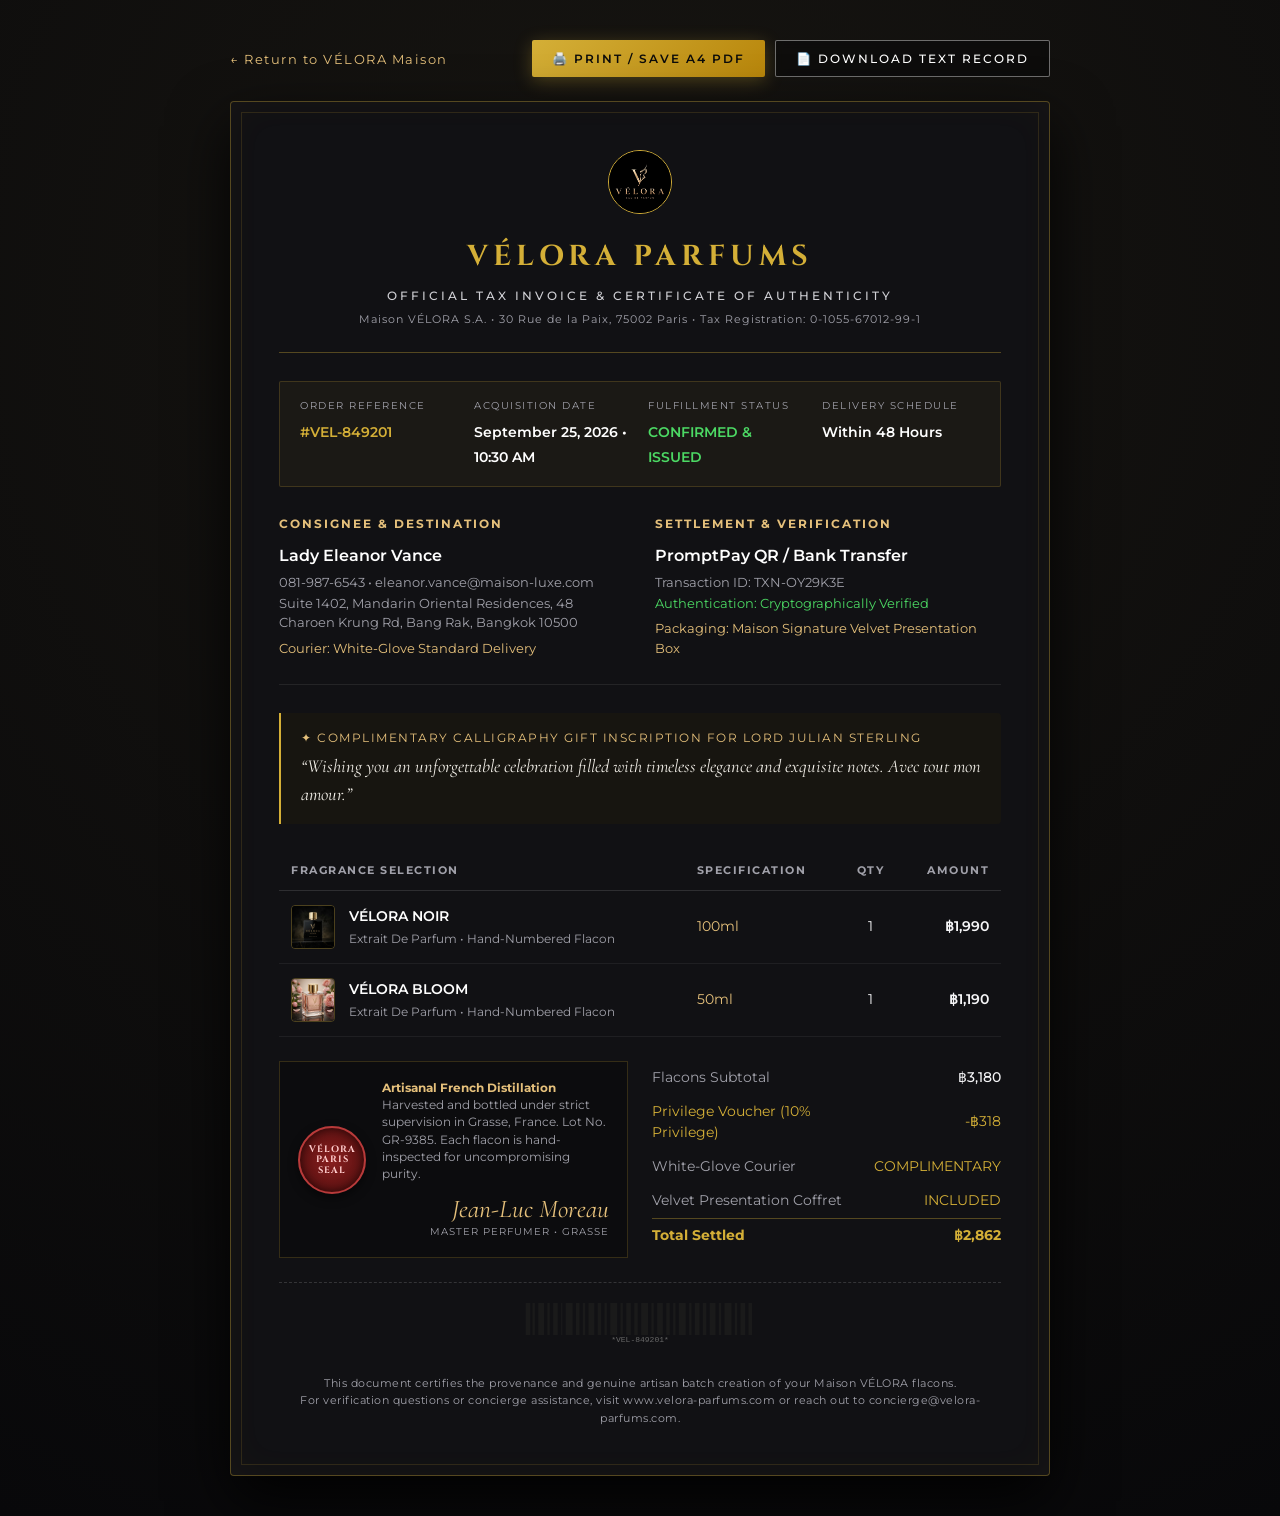
==== receipt.html @ 8e6b56ce "Update website with editorial reviews, auto-fill demo, and standalone luxury receipt certificate" ====
<!DOCTYPE html>
<html lang="en">
<head>
  <meta charset="UTF-8" />
  <meta name="viewport" content="width=device-width, initial-scale=1.0" />
  <title>VÉLORA Parfums — Official Order Receipt & Certificate of Authenticity</title>
  <link rel="preconnect" href="https://fonts.googleapis.com">
  <link rel="preconnect" href="https://fonts.gstatic.com" crossorigin>
  <link href="https://fonts.googleapis.com/css2?family=Cinzel:wght@400;600;700&family=Cormorant+Garamond:ital,wght@0,400;0,600;1,400;1,600&family=Montserrat:wght@300;400;500;600&display=swap" rel="stylesheet">
  <link rel="stylesheet" href="style.css" />
  <style>
    :root {
      --bg-cert: #0a0a0c;
      --paper-bg: #111114;
      --gold-foil: #d4af37;
      --gold-champagne: #e5c07b;
      --text-main: #f5f5f7;
      --text-sub: #a1a1aa;
      --border-lux: rgba(212, 175, 55, 0.35);
    }

    body {
      background: radial-gradient(circle at 50% 20%, #171511 0%, #08080a 100%);
      color: var(--text-main);
      font-family: 'Montserrat', sans-serif;
      margin: 0;
      padding: 40px 20px;
      min-height: 100vh;
      display: flex;
      flex-direction: column;
      align-items: center;
    }

    .top-toolbar {
      width: 100%;
      max-width: 820px;
      display: flex;
      justify-content: space-between;
      align-items: center;
      margin-bottom: 24px;
      flex-wrap: wrap;
      gap: 12px;
    }

    .toolbar-left a {
      color: var(--gold-champagne);
      text-decoration: none;
      font-size: 0.82rem;
      letter-spacing: 1.5px;
      display: inline-flex;
      align-items: center;
      gap: 8px;
      transition: var(--transition);
    }

    .toolbar-left a:hover {
      color: #fff;
    }

    .toolbar-actions {
      display: flex;
      gap: 10px;
    }

    .certificate-card {
      background: var(--paper-bg);
      border: 1px solid var(--border-lux);
      box-shadow: 0 25px 60px rgba(0, 0, 0, 0.85), inset 0 0 40px rgba(212, 175, 55, 0.03);
      max-width: 820px;
      width: 100%;
      padding: 48px;
      border-radius: 4px;
      position: relative;
      box-sizing: border-box;
    }

    /* Double luxury gold border effect */
    .certificate-card::before {
      content: '';
      position: absolute;
      top: 10px;
      left: 10px;
      right: 10px;
      bottom: 10px;
      border: 1px solid rgba(212, 175, 55, 0.15);
      pointer-events: none;
    }

    .cert-header {
      text-align: center;
      border-bottom: 1px solid var(--border-lux);
      padding-bottom: 24px;
      margin-bottom: 28px;
    }

    .cert-logo {
      width: 64px;
      height: 64px;
      border-radius: 50%;
      border: 1px solid var(--gold-foil);
      margin-bottom: 12px;
      object-fit: cover;
    }

    .cert-brand-title {
      font-family: 'Cinzel', serif;
      font-size: 1.8rem;
      letter-spacing: 5px;
      color: var(--gold-foil);
      margin: 0 0 6px 0;
    }

    .cert-doc-type {
      font-size: 0.76rem;
      letter-spacing: 3px;
      color: #d1d1d6;
      margin: 0 0 6px 0;
      text-transform: uppercase;
      font-weight: 500;
    }

    .cert-legal-meta {
      font-size: 0.68rem;
      color: var(--text-sub);
      letter-spacing: 1px;
      margin: 0;
    }

    .cert-meta-ribbon {
      display: grid;
      grid-template-columns: repeat(4, 1fr);
      gap: 16px;
      background: rgba(212, 175, 55, 0.05);
      border: 1px solid rgba(212, 175, 55, 0.2);
      border-radius: 2px;
      padding: 16px 20px;
      margin-bottom: 28px;
    }

    .meta-box-label {
      font-size: 0.64rem;
      letter-spacing: 1.5px;
      text-transform: uppercase;
      color: var(--text-sub);
      display: block;
      margin-bottom: 4px;
    }

    .meta-box-val {
      font-size: 0.88rem;
      font-weight: 600;
      color: #fff;
    }

    .cert-parties-grid {
      display: grid;
      grid-template-columns: 1fr 1fr;
      gap: 30px;
      margin-bottom: 28px;
      border-bottom: 1px solid rgba(255, 255, 255, 0.08);
      padding-bottom: 24px;
    }

    .party-title {
      font-size: 0.72rem;
      letter-spacing: 2px;
      text-transform: uppercase;
      color: var(--gold-champagne);
      margin: 0 0 10px 0;
    }

    .party-name {
      font-size: 1rem;
      font-weight: 600;
      color: #fff;
      margin: 0 0 4px 0;
    }

    .party-sub {
      font-size: 0.8rem;
      color: var(--text-sub);
      margin: 2px 0;
      line-height: 1.5;
    }

    .gift-inscription-box {
      background: rgba(26, 23, 16, 0.8);
      border-left: 2px solid var(--gold-foil);
      padding: 16px 20px;
      border-radius: 0 4px 4px 0;
      margin-bottom: 28px;
    }

    .gift-inscription-title {
      font-size: 0.72rem;
      letter-spacing: 1.5px;
      color: var(--gold-champagne);
      text-transform: uppercase;
      margin: 0 0 6px 0;
    }

    .gift-inscription-body {
      font-family: 'Cormorant Garamond', serif;
      font-style: italic;
      font-size: 1.15rem;
      color: #f0ede6;
      margin: 0;
      line-height: 1.5;
    }

    .cert-items-table {
      width: 100%;
      border-collapse: collapse;
      margin-bottom: 24px;
    }

    .cert-items-table th {
      text-align: left;
      font-size: 0.68rem;
      letter-spacing: 1.5px;
      text-transform: uppercase;
      color: var(--text-sub);
      padding: 10px 12px;
      border-bottom: 1px solid rgba(255, 255, 255, 0.12);
    }

    .cert-items-table td {
      padding: 14px 12px;
      border-bottom: 1px solid rgba(255, 255, 255, 0.06);
      font-size: 0.85rem;
      vertical-align: middle;
    }

    .item-cell-flex {
      display: flex;
      align-items: center;
      gap: 14px;
    }

    .item-cell-img {
      width: 44px;
      height: 44px;
      border-radius: 4px;
      object-fit: cover;
      border: 1px solid rgba(212, 175, 55, 0.3);
    }

    .item-cell-name {
      font-weight: 600;
      color: #fff;
      margin: 0;
    }

    .item-cell-sub {
      font-size: 0.72rem;
      color: var(--text-sub);
      margin: 2px 0 0 0;
    }

    .financial-split-grid {
      display: grid;
      grid-template-columns: 1fr 1fr;
      gap: 24px;
      margin-top: 10px;
      margin-bottom: 24px;
    }

    .seal-wrap {
      border: 1px solid rgba(212, 175, 55, 0.2);
      padding: 18px;
      background: rgba(0, 0, 0, 0.3);
      display: flex;
      gap: 16px;
      align-items: center;
    }

    .wax-seal {
      width: 68px;
      height: 68px;
      min-width: 68px;
      border-radius: 50%;
      background: radial-gradient(circle, #8a1f1f 0%, #4a0c0c 100%);
      border: 2px solid #b83a3a;
      display: flex;
      flex-direction: column;
      align-items: center;
      justify-content: center;
      color: #ffcccc;
      font-family: 'Cinzel', serif;
      font-size: 0.58rem;
      font-weight: 700;
      letter-spacing: 1px;
      line-height: 1.1;
      text-align: center;
      box-shadow: inset 0 0 10px rgba(0,0,0,0.6), 0 4px 10px rgba(0,0,0,0.5);
    }

    .seal-desc {
      font-size: 0.72rem;
      color: var(--text-sub);
      line-height: 1.5;
    }

    .seal-desc strong {
      color: var(--gold-champagne);
    }

    .master-signature {
      margin-top: 12px;
      display: flex;
      flex-direction: column;
      align-items: flex-end;
    }

    .sig-name {
      font-family: 'Cormorant Garamond', cursive;
      font-style: italic;
      font-size: 1.6rem;
      color: var(--gold-champagne);
      line-height: 1.1;
    }

    .sig-title {
      font-size: 0.65rem;
      color: var(--text-sub);
      text-transform: uppercase;
      letter-spacing: 1px;
    }

    .totals-box table {
      width: 100%;
      border-collapse: collapse;
    }

    .totals-box td {
      padding: 6px 0;
      font-size: 0.85rem;
    }

    .totals-grand-row {
      border-top: 1px solid var(--border-lux);
      font-size: 1.15rem !important;
      font-weight: 700;
      color: var(--gold-foil) !important;
      padding-top: 10px !important;
    }

    .cert-barcode-box {
      text-align: center;
      border-top: 1px dashed rgba(255, 255, 255, 0.15);
      padding-top: 20px;
      margin-top: 24px;
    }

    .cert-footer-disclaimer {
      text-align: center;
      font-size: 0.68rem;
      color: var(--text-sub);
      margin-top: 24px;
      letter-spacing: 0.5px;
    }

    /* Print Specific Styling (Clean A4 Paper) */
    @media print {
      body {
        background: #fff !important;
        color: #111 !important;
        padding: 0 !important;
      }

      .top-toolbar {
        display: none !important;
      }

      .certificate-card {
        background: #fff !important;
        color: #111 !important;
        border: 2px solid #886a1f !important;
        box-shadow: none !important;
        padding: 24px !important;
        max-width: 100% !important;
      }

      .certificate-card::before {
        border-color: #886a1f !important;
      }

      .cert-brand-title {
        color: #886a1f !important;
      }

      .cert-doc-type, .cert-legal-meta, .party-sub, .seal-desc, .sig-title, .meta-box-label {
        color: #444 !important;
      }

      .party-name, .meta-box-val, .item-cell-name, #txtTotal {
        color: #111 !important;
      }

      .cert-meta-ribbon {
        background: #f7f6f2 !important;
        border-color: #d1c7a8 !important;
      }

      .gift-inscription-box {
        background: #faf8f5 !important;
        border-left: 3px solid #886a1f !important;
      }

      .gift-inscription-body {
        color: #222 !important;
      }

      .seal-wrap {
        background: #faf8f5 !important;
        border-color: #d1c7a8 !important;
      }

      .sig-name {
        color: #886a1f !important;
      }

      .totals-grand-row {
        color: #886a1f !important;
      }

      .barcode-svg rect {
        fill: #111 !important;
      }

      .barcode-svg text {
        fill: #333 !important;
      }
    }

    @media (max-width: 768px) {
      .certificate-card { padding: 24px 18px; }
      .cert-meta-ribbon { grid-template-columns: 1fr 1fr; }
      .cert-parties-grid { grid-template-columns: 1fr; gap: 16px; }
      .financial-split-grid { grid-template-columns: 1fr; }
    }
  </style>
</head>
<body>

  <!-- Top Action Toolbar -->
  <div class="top-toolbar">
    <div class="toolbar-left">
      <a href="index.html">
        <span>← Return to VÉLORA Maison</span>
      </a>
    </div>
    <div class="toolbar-actions">
      <button type="button" class="btn btn-gold btn-sm" onclick="window.print()">
        <span>🖨️ Print / Save A4 PDF</span>
      </button>
      <button type="button" class="btn btn-outline btn-sm" onclick="exportReceiptText()">
        <span>📄 Download Text Record</span>
      </button>
    </div>
  </div>

  <!-- Luxury Certificate & Invoice Document -->
  <div class="certificate-card" id="certificateCard">
    <div class="cert-header">
      <img src="assets/images/logo.jpg" alt="VÉLORA Emblem" class="cert-logo" />
      <h1 class="cert-brand-title">VÉLORA PARFUMS</h1>
      <p class="cert-doc-type">Official Tax Invoice & Certificate of Authenticity</p>
      <p class="cert-legal-meta">Maison VÉLORA S.A. • 30 Rue de la Paix, 75002 Paris • Tax Registration: 0-1055-67012-99-1</p>
    </div>

    <!-- Meta Ribbon -->
    <div class="cert-meta-ribbon">
      <div>
        <span class="meta-box-label">Order Reference</span>
        <span class="meta-box-val" id="txtOrderNum" style="color: var(--gold-foil);">#VEL-849201</span>
      </div>
      <div>
        <span class="meta-box-label">Acquisition Date</span>
        <span class="meta-box-val" id="txtOrderDate">September 25, 2026</span>
      </div>
      <div>
        <span class="meta-box-label">Fulfillment Status</span>
        <span class="meta-box-val" style="color: #4cd964;">CONFIRMED & ISSUED</span>
      </div>
      <div>
        <span class="meta-box-label">Delivery Schedule</span>
        <span class="meta-box-val" id="txtDeliveryDays">Within 48 Hours</span>
      </div>
    </div>

    <!-- Parties Grid -->
    <div class="cert-parties-grid">
      <div>
        <h4 class="party-title">Consignee & Destination</h4>
        <p class="party-name" id="txtCustName">Lady Eleanor Vance</p>
        <p class="party-sub" id="txtCustContact">081-987-6543 • eleanor.vance@maison-luxe.com</p>
        <p class="party-sub" id="txtCustAddress">Suite 1402, Mandarin Oriental Residences, 48 Charoen Krung Rd, Bang Rak, Bangkok 10500</p>
        <p class="party-sub" style="color: var(--gold-champagne); margin-top: 6px;" id="txtDeliveryMethod">Courier: White-Glove Standard Delivery</p>
      </div>

      <div>
        <h4 class="party-title">Settlement & Verification</h4>
        <p class="party-name" id="txtPaymentMethod">PromptPay QR Instant Clearance</p>
        <p class="party-sub">Transaction ID: <span id="txtTxnId">TXN-8491038</span></p>
        <p class="party-sub" style="color: #4cd964;">Authentication: Cryptographically Verified</p>
        <p class="party-sub" style="color: var(--gold-champagne); margin-top: 6px;">Packaging: Maison Signature Velvet Presentation Box</p>
      </div>
    </div>

    <!-- Calligraphy Gift Inscription (Conditional) -->
    <div id="giftSection" class="gift-inscription-box">
      <p class="gift-inscription-title" id="giftHeader">✦ Complimentary Calligraphy Gift Inscription for Lord Julian Sterling</p>
      <p class="gift-inscription-body" id="giftBody">“Wishing you an unforgettable celebration filled with timeless elegance and exquisite notes. Avec tout mon amour.”</p>
    </div>

    <!-- Items Manifest -->
    <table class="cert-items-table">
      <thead>
        <tr>
          <th>Fragrance Selection</th>
          <th>Specification</th>
          <th style="text-align: center;">Qty</th>
          <th style="text-align: right;">Amount</th>
        </tr>
      </thead>
      <tbody id="itemsTableBody">
        <!-- Rendered by JS -->
      </tbody>
    </table>

    <!-- Financials & Master Seal Split -->
    <div class="financial-split-grid">
      <div class="seal-wrap">
        <div class="wax-seal">
          VÉLORA<br>PARIS<br>SEAL
        </div>
        <div class="seal-desc">
          <strong>Artisanal French Distillation</strong><br>
          Harvested and bottled under strict supervision in Grasse, France. Lot No. <span id="txtLotNo">GR-7492</span>. Each flacon is hand-inspected for uncompromising purity.
          <div class="master-signature">
            <span class="sig-name">Jean-Luc Moreau</span>
            <span class="sig-title">Master Perfumer • Grasse</span>
          </div>
        </div>
      </div>

      <div class="totals-box">
        <table>
          <tr>
            <td style="color: var(--text-sub);">Flacons Subtotal</td>
            <td style="text-align: right; font-weight: 500;" id="txtSubtotal">฿3,180</td>
          </tr>
          <tr id="rowPrivilegeDiscount" style="color: var(--gold-foil);">
            <td id="txtDiscountLabel">Privilege Voucher (10% Privilege)</td>
            <td style="text-align: right;" id="txtDiscount">-฿318</td>
          </tr>
          <tr>
            <td style="color: var(--text-sub);">White-Glove Courier</td>
            <td style="text-align: right; color: var(--gold-foil);" id="txtShipping">COMPLIMENTARY</td>
          </tr>
          <tr>
            <td style="color: var(--text-sub);">Velvet Presentation Coffret</td>
            <td style="text-align: right; color: var(--gold-foil);">INCLUDED</td>
          </tr>
          <tr class="totals-grand-row">
            <td>Total Settled</td>
            <td style="text-align: right;" id="txtTotal">฿2,862</td>
          </tr>
        </table>
      </div>
    </div>

    <!-- Barcode Section -->
    <div class="cert-barcode-box">
      <svg class="barcode-svg" viewBox="0 0 200 35" width="240" height="38">
        <rect x="0" y="0" width="4" height="28" fill="#fff"/>
        <rect x="6" y="0" width="2" height="28" fill="#fff"/>
        <rect x="11" y="0" width="5" height="28" fill="#fff"/>
        <rect x="19" y="0" width="2" height="28" fill="#fff"/>
        <rect x="24" y="0" width="4" height="28" fill="#fff"/>
        <rect x="31" y="0" width="1" height="28" fill="#fff"/>
        <rect x="35" y="0" width="6" height="28" fill="#fff"/>
        <rect x="44" y="0" width="3" height="28" fill="#fff"/>
        <rect x="50" y="0" width="2" height="28" fill="#fff"/>
        <rect x="55" y="0" width="5" height="28" fill="#fff"/>
        <rect x="63" y="0" width="3" height="28" fill="#fff"/>
        <rect x="69" y="0" width="2" height="28" fill="#fff"/>
        <rect x="74" y="0" width="6" height="28" fill="#fff"/>
        <rect x="83" y="0" width="2" height="28" fill="#fff"/>
        <rect x="88" y="0" width="4" height="28" fill="#fff"/>
        <rect x="95" y="0" width="3" height="28" fill="#fff"/>
        <rect x="101" y="0" width="6" height="28" fill="#fff"/>
        <rect x="110" y="0" width="2" height="28" fill="#fff"/>
        <rect x="115" y="0" width="5" height="28" fill="#fff"/>
        <rect x="123" y="0" width="3" height="28" fill="#fff"/>
        <rect x="129" y="0" width="2" height="28" fill="#fff"/>
        <rect x="134" y="0" width="6" height="28" fill="#fff"/>
        <rect x="143" y="0" width="2" height="28" fill="#fff"/>
        <rect x="148" y="0" width="4" height="28" fill="#fff"/>
        <rect x="155" y="0" width="3" height="28" fill="#fff"/>
        <rect x="161" y="0" width="5" height="28" fill="#fff"/>
        <rect x="169" y="0" width="2" height="28" fill="#fff"/>
        <rect x="174" y="0" width="6" height="28" fill="#fff"/>
        <rect x="183" y="0" width="2" height="28" fill="#fff"/>
        <rect x="188" y="0" width="4" height="28" fill="#fff"/>
        <rect x="195" y="0" width="3" height="28" fill="#fff"/>
        <text id="barcodeText" x="100" y="34" fill="#a0a0a0" font-size="7" text-anchor="middle" font-family="monospace">*VEL-849201*</text>
      </svg>
    </div>

    <p class="cert-footer-disclaimer">
      This document certifies the provenance and genuine artisan batch creation of your Maison VÉLORA flacons.<br>
      For verification questions or concierge assistance, visit www.velora-parfums.com or reach out to concierge@velora-parfums.com.
    </p>
  </div>

  <script>
    // Load last completed order from localStorage or fallback to luxury demo order
    let order = null;
    try {
      const stored = localStorage.getItem('velora_last_order');
      if (stored) {
        order = JSON.parse(stored);
      }
    } catch(e) {
      console.warn('Could not read order from localStorage', e);
    }

    if (!order) {
      order = {
        orderNum: 'VEL-849201',
        orderDate: 'September 25, 2026',
        orderTime: '10:30 AM',
        deliveryDays: 'Within 48 Hours',
        name: 'Lady Eleanor Vance',
        phone: '081-987-6543',
        email: 'eleanor.vance@maison-luxe.com',
        address: 'Suite 1402, Mandarin Oriental Residences, 48 Charoen Krung Rd, Bang Rak, Bangkok 10500',
        deliveryMethod: 'White-Glove Standard Delivery',
        paymentMethod: 'PromptPay QR / Bank Transfer',
        hasGift: true,
        giftRecipient: 'Lord Julian Sterling',
        giftMessage: 'Wishing you an unforgettable celebration filled with timeless elegance and exquisite notes. Avec tout mon amour.',
        items: [
          {
            name: 'VÉLORA NOIR',
            size: '100ml',
            price: 1990,
            quantity: 1,
            image: 'assets/images/noir.jpg'
          },
          {
            name: 'VÉLORA BLOOM',
            size: '50ml',
            price: 1190,
            quantity: 1,
            image: 'assets/images/bloom.jpg'
          }
        ],
        subtotal: 3180,
        discountAmount: 318,
        voucherLabel: '10% Privilege',
        deliveryFee: 0,
        grandTotal: 2862
      };
    }

    // Populate DOM Elements
    document.getElementById('txtOrderNum').textContent = '#' + order.orderNum;
    document.getElementById('txtOrderDate').textContent = `${order.orderDate} • ${order.orderTime || '10:00 AM'}`;
    document.getElementById('txtDeliveryDays').textContent = order.deliveryDays || 'Within 48 Hours';
    document.getElementById('txtCustName').textContent = order.name;
    document.getElementById('txtCustContact').textContent = `${order.phone} • ${order.email}`;
    document.getElementById('txtCustAddress').textContent = order.address;
    document.getElementById('txtDeliveryMethod').textContent = `Courier: ${order.deliveryMethod}`;
    document.getElementById('txtPaymentMethod').textContent = order.paymentMethod;
    document.getElementById('txtTxnId').textContent = 'TXN-' + Math.random().toString(36).substring(2, 9).toUpperCase();
    document.getElementById('txtLotNo').textContent = 'GR-' + Math.floor(1000 + Math.random() * 9000);
    document.getElementById('barcodeText').textContent = `*${order.orderNum}*`;

    // Gift section
    const giftSec = document.getElementById('giftSection');
    if (order.hasGift && order.giftMessage) {
      document.getElementById('giftHeader').textContent = `✦ Complimentary Calligraphy Gift Inscription ${order.giftRecipient ? 'for ' + order.giftRecipient : ''}`;
      document.getElementById('giftBody').textContent = `“${order.giftMessage}”`;
      giftSec.style.display = 'block';
    } else {
      giftSec.style.display = 'none';
    }

    // Manifest table
    const tableBody = document.getElementById('itemsTableBody');
    tableBody.innerHTML = order.items.map(item => `
      <tr>
        <td>
          <div class="item-cell-flex">
            <img src="${item.image}" alt="${item.name}" class="item-cell-img" />
            <div>
              <p class="item-cell-name">${item.name}</p>
              <p class="item-cell-sub">Extrait De Parfum • Hand-Numbered Flacon</p>
            </div>
          </div>
        </td>
        <td style="color: var(--gold-champagne);">${item.size}</td>
        <td style="text-align: center;">${item.quantity}</td>
        <td style="text-align: right; font-weight: 600;">฿${(item.price * item.quantity).toLocaleString()}</td>
      </tr>
    `).join('');

    // Totals
    document.getElementById('txtSubtotal').textContent = `฿${order.subtotal.toLocaleString()}`;
    const discRow = document.getElementById('rowPrivilegeDiscount');
    if (order.discountAmount > 0) {
      discRow.style.display = 'table-row';
      document.getElementById('txtDiscountLabel').textContent = `Privilege Voucher (${order.voucherLabel || 'Special'})`;
      document.getElementById('txtDiscount').textContent = `-฿${order.discountAmount.toLocaleString()}`;
    } else {
      discRow.style.display = 'none';
    }

    document.getElementById('txtShipping').textContent = (order.deliveryFee === 0) ? 'COMPLIMENTARY' : `฿${order.deliveryFee.toLocaleString()}`;
    document.getElementById('txtTotal').textContent = `฿${order.grandTotal.toLocaleString()}`;

    // Plaintext export
    function exportReceiptText() {
      const text = `
============================================================
              VÉLORA HAUTE PARFUMERIE • PARIS
       OFFICIAL ORDER RECORD & CERTIFICATE OF AUTHENTICITY
============================================================
Order Reference : #${order.orderNum}
Date & Time     : ${order.orderDate} at ${order.orderTime || '10:00 AM'}
Status          : CONFIRMED & PREPARING
Estimated Arrival: ${order.deliveryDays}

CLIENT DETAILS:
Name            : ${order.name}
Phone           : ${order.phone}
Email           : ${order.email}
Destination     : ${order.address}
Courier Method  : ${order.deliveryMethod}
Payment Mode    : ${order.paymentMethod}
${order.hasGift ? `Gift Inscription: "${order.giftMessage}" (For: ${order.giftRecipient || 'Recipient'})\n` : ''}
------------------------------------------------------------
PURCHASED FRAGRANCE MANIFEST:
${order.items.map(i => `- ${i.name} (${i.size}) x ${i.quantity} = ฿${(i.price * i.quantity).toLocaleString()}`).join('\n')}

------------------------------------------------------------
FINANCIAL SUMMARY:
Subtotal        : ฿${order.subtotal.toLocaleString()}
${order.discountAmount > 0 ? `Privilege Disc  : -฿${order.discountAmount.toLocaleString()} (${order.voucherLabel})\n` : ''}Shipping Fee    : ${order.deliveryFee === 0 ? 'COMPLIMENTARY' : '฿' + order.deliveryFee.toLocaleString()}
Velvet Packaging: INCLUDED
TOTAL SETTLED   : ฿${order.grandTotal.toLocaleString()}
============================================================
Thank you for welcoming VÉLORA into your personal collection.
www.velora-parfums.com
      `;

      const blob = new Blob([text], { type: 'text/plain;charset=utf-8' });
      const url = URL.createObjectURL(blob);
      const a = document.createElement('a');
      a.href = url;
      a.download = `VELORA-Certificate-${order.orderNum}.txt`;
      document.body.appendChild(a);
      a.click();
      document.body.removeChild(a);
      URL.revokeObjectURL(url);
    }
  </script>
</body>
</html>
---- style.css ----
/* ==========================================================
   VÉLORA PARFUMS — LUXURY E-COMMERCE STYLESHEET
   Palette: Obsidian Jet Black (#080808), Charcoal (#121212),
            Champagne Gold (#c5a880), Warm Metallic Gold (#d4af37)
========================================================== */

:root {
  --bg-primary: #0a0a0a;
  --bg-secondary: #121212;
  --bg-tertiary: #181818;
  --bg-card: rgba(22, 22, 22, 0.85);
  
  --gold-primary: #d4af37;
  --gold-light: #e6ca65;
  --gold-champagne: #c5a880;
  --gold-dim: rgba(212, 175, 55, 0.25);
  --gold-glow: rgba(212, 175, 55, 0.15);
  
  --text-primary: #f5f5f5;
  --text-secondary: #a0a0a0;
  --text-muted: #666666;
  
  --border-subtle: rgba(255, 255, 255, 0.08);
  --border-gold: rgba(212, 175, 55, 0.35);
  
  --font-serif: 'Cormorant Garamond', Georgia, serif;
  --font-sans: 'Montserrat', -apple-system, BlinkMacSystemFont, sans-serif;
  
  --transition: all 0.35s cubic-bezier(0.2, 0.8, 0.2, 1);
}

* {
  margin: 0;
  padding: 0;
  box-sizing: border-box;
}

html {
  scroll-behavior: smooth;
}

body {
  font-family: var(--font-sans);
  background-color: var(--bg-primary);
  color: var(--text-primary);
  line-height: 1.6;
  -webkit-font-smoothing: antialiased;
  overflow-x: hidden;
}

.container {
  width: 90%;
  max-width: 1200px;
  margin: 0 auto;
}

/* ================= Top Announcement ================= */
.top-bar {
  background: linear-gradient(90deg, #111, #1d1810, #111);
  color: var(--gold-champagne);
  font-size: 0.72rem;
  font-weight: 500;
  letter-spacing: 2px;
  text-align: center;
  padding: 8px 16px;
  border-bottom: 1px solid var(--border-gold);
}

/* ================= Navigation Header ================= */
.header {
  position: sticky;
  top: 0;
  z-index: 100;
  background: rgba(10, 10, 10, 0.92);
  backdrop-filter: blur(12px);
  border-bottom: 1px solid var(--border-subtle);
  transition: var(--transition);
}

.nav-container {
  display: flex;
  align-items: center;
  justify-content: space-between;
  padding: 14px 0;
}

.nav-left {
  display: flex;
  gap: 28px;
}

.nav-link {
  color: var(--text-secondary);
  text-decoration: none;
  font-size: 0.82rem;
  letter-spacing: 1.5px;
  text-transform: uppercase;
  font-weight: 400;
  transition: var(--transition);
}

.nav-link:hover {
  color: var(--gold-primary);
}

.brand-logo {
  display: flex;
  align-items: center;
  justify-content: center;
  text-decoration: none;
}

.nav-logo-img {
  height: 54px;
  width: auto;
  object-fit: contain;
  filter: drop-shadow(0 2px 8px rgba(0, 0, 0, 0.6));
}

.cart-btn {
  background: transparent;
  border: 1px solid var(--border-gold);
  color: var(--text-primary);
  display: flex;
  align-items: center;
  gap: 10px;
  padding: 8px 16px;
  border-radius: 30px;
  cursor: pointer;
  transition: var(--transition);
  font-family: var(--font-sans);
  font-size: 0.8rem;
  letter-spacing: 1px;
}

.cart-btn:hover {
  background: rgba(212, 175, 55, 0.1);
  border-color: var(--gold-primary);
}

.cart-badge {
  background: var(--gold-primary);
  color: #000;
  font-size: 0.72rem;
  font-weight: 700;
  width: 20px;
  height: 20px;
  border-radius: 50%;
  display: flex;
  align-items: center;
  justify-content: center;
}

/* ================= Hero Section ================= */
.hero-section {
  position: relative;
  height: 86vh;
  min-height: 560px;
  display: flex;
  align-items: center;
  justify-content: center;
  text-align: center;
  overflow: hidden;
}

.hero-image-wrap {
  position: absolute;
  top: 0;
  left: 0;
  width: 100%;
  height: 100%;
  z-index: 1;
}

.hero-bg-img {
  width: 100%;
  height: 100%;
  object-fit: cover;
  filter: brightness(0.65) contrast(1.1);
}

.hero-overlay {
  position: absolute;
  top: 0;
  left: 0;
  width: 100%;
  height: 100%;
  background: radial-gradient(circle at center, rgba(0, 0, 0, 0.2) 0%, rgba(10, 10, 10, 0.85) 90%);
}

.hero-content {
  position: relative;
  z-index: 2;
  max-width: 780px;
  padding: 0 20px;
}

.hero-eyebrow {
  color: var(--gold-champagne);
  font-size: 0.82rem;
  letter-spacing: 4px;
  margin-bottom: 16px;
  font-weight: 500;
}

.hero-title {
  font-family: var(--font-serif);
  font-size: 3.8rem;
  font-weight: 400;
  letter-spacing: 2px;
  color: #fff;
  line-height: 1.15;
  margin-bottom: 20px;
  text-shadow: 0 4px 20px rgba(0,0,0,0.8);
}

.hero-subtitle {
  font-size: 1.05rem;
  font-weight: 300;
  color: #ddd;
  line-height: 1.8;
  margin-bottom: 34px;
}

.hero-actions {
  display: flex;
  justify-content: center;
  gap: 18px;
}

/* ================= Buttons ================= */
.btn {
  display: inline-flex;
  align-items: center;
  justify-content: center;
  text-decoration: none;
  font-family: var(--font-sans);
  font-size: 0.82rem;
  letter-spacing: 2px;
  text-transform: uppercase;
  font-weight: 500;
  padding: 14px 30px;
  border-radius: 2px;
  cursor: pointer;
  transition: var(--transition);
  border: none;
}

.btn-gold {
  background: linear-gradient(135deg, #d4af37, #b8860b);
  color: #0b0b0b;
  font-weight: 600;
  box-shadow: 0 4px 18px rgba(212, 175, 55, 0.3);
}

.btn-gold:hover {
  background: linear-gradient(135deg, #e6ca65, #c5a880);
  box-shadow: 0 6px 24px rgba(212, 175, 55, 0.45);
  transform: translateY(-2px);
}

.btn-outline {
  background: rgba(10, 10, 10, 0.6);
  color: #fff;
  border: 1px solid rgba(255, 255, 255, 0.4);
  backdrop-filter: blur(4px);
}

.btn-outline:hover {
  border-color: var(--gold-primary);
  color: var(--gold-primary);
  background: rgba(212, 175, 55, 0.1);
  transform: translateY(-2px);
}

.btn-block {
  width: 100%;
}

.btn-sm {
  padding: 10px 20px;
  font-size: 0.76rem;
}

.btn:disabled {
  opacity: 0.38;
  cursor: not-allowed;
  pointer-events: none;
  box-shadow: none;
  filter: grayscale(0.5);
}

/* ================= Perks Section ================= */
.perks-section {
  background: var(--bg-secondary);
  border-bottom: 1px solid var(--border-subtle);
  padding: 40px 0;
}

.perks-grid {
  display: grid;
  grid-template-columns: repeat(3, 1fr);
  gap: 30px;
  text-align: center;
}

.perk-item {
  padding: 10px 20px;
}

.perk-icon {
  display: inline-block;
  color: var(--gold-primary);
  font-size: 1.2rem;
  margin-bottom: 8px;
}

.perk-item h4 {
  font-family: var(--font-serif);
  font-size: 1.25rem;
  letter-spacing: 1px;
  color: var(--gold-champagne);
  margin-bottom: 6px;
}

.perk-item p {
  color: var(--text-secondary);
  font-size: 0.82rem;
  font-weight: 300;
}

/* ================= Section Headers ================= */
.section-header {
  text-align: center;
  margin-bottom: 55px;
}

.section-tag {
  font-size: 0.75rem;
  letter-spacing: 3px;
  color: var(--gold-champagne);
  text-transform: uppercase;
  margin-bottom: 8px;
  font-weight: 500;
}

.section-title {
  font-family: var(--font-serif);
  font-size: 2.7rem;
  font-weight: 400;
  letter-spacing: 1.5px;
  color: #fff;
  margin-bottom: 14px;
}

.gold-divider {
  width: 50px;
  height: 2px;
  background: var(--gold-primary);
  margin: 0 auto 16px auto;
}

.gold-divider-left {
  width: 50px;
  height: 2px;
  background: var(--gold-primary);
  margin: 12px 0 20px 0;
}

.section-desc {
  color: var(--text-secondary);
  font-size: 0.95rem;
  font-weight: 300;
  max-width: 560px;
  margin: 0 auto;
}

/* ================= Collection Grid ================= */
.collection-section {
  padding: 90px 0;
}

.products-grid {
  display: grid;
  grid-template-columns: repeat(auto-fit, minmax(260px, 1fr));
  gap: 30px;
}

.product-card {
  background: var(--bg-card);
  border: 1px solid var(--border-subtle);
  border-radius: 4px;
  overflow: hidden;
  display: flex;
  flex-direction: column;
  transition: var(--transition);
  position: relative;
}

.product-card:hover {
  transform: translateY(-6px);
  border-color: var(--border-gold);
  box-shadow: 0 12px 30px rgba(0, 0, 0, 0.6), 0 0 20px var(--gold-glow);
}

.product-thumb-wrap {
  position: relative;
  aspect-ratio: 1 / 1;
  background: #000;
  overflow: hidden;
  cursor: pointer;
}

.product-img {
  width: 100%;
  height: 100%;
  object-fit: cover;
  transition: transform 0.6s ease;
}

.product-card:hover .product-img {
  transform: scale(1.05);
}

.product-badge {
  position: absolute;
  top: 14px;
  left: 14px;
  background: rgba(10, 10, 10, 0.85);
  border: 1px solid var(--gold-champagne);
  color: var(--gold-champagne);
  font-size: 0.65rem;
  letter-spacing: 1.5px;
  padding: 4px 10px;
  text-transform: uppercase;
  border-radius: 2px;
}

.product-info {
  padding: 24px;
  display: flex;
  flex-direction: column;
  flex: 1;
  justify-content: space-between;
}

.product-title {
  font-family: var(--font-serif);
  font-size: 1.6rem;
  letter-spacing: 1px;
  color: #fff;
  margin-bottom: 4px;
}

.product-tagline {
  color: var(--gold-champagne);
  font-size: 0.78rem;
  letter-spacing: 1px;
  margin-bottom: 12px;
  text-transform: uppercase;
}

.product-notes-preview {
  color: var(--text-secondary);
  font-size: 0.8rem;
  line-height: 1.5;
  margin-bottom: 18px;
  min-height: 40px;
}

.product-bottom-row {
  display: flex;
  align-items: center;
  justify-content: space-between;
  margin-top: 10px;
  padding-top: 16px;
  border-top: 1px solid var(--border-subtle);
}

.product-price {
  font-family: var(--font-serif);
  font-size: 1.45rem;
  color: #fff;
}

.product-actions {
  display: flex;
  gap: 8px;
}

/* ================= Scent Quiz Section ================= */
.quiz-section {
  padding: 80px 0;
  background: radial-gradient(circle at center, #171510 0%, #0c0c0c 100%);
  border-top: 1px solid var(--border-subtle);
  border-bottom: 1px solid var(--border-subtle);
}

.quiz-container {
  max-width: 860px;
}

.quiz-card {
  background: rgba(18, 18, 18, 0.95);
  border: 1px solid var(--border-gold);
  border-radius: 6px;
  padding: 48px;
  text-align: center;
  box-shadow: 0 10px 40px rgba(0,0,0,0.7);
}

.quiz-title {
  font-family: var(--font-serif);
  font-size: 2.4rem;
  color: #fff;
  margin-bottom: 10px;
}

.quiz-subtitle {
  color: var(--text-secondary);
  font-size: 0.9rem;
  max-width: 580px;
  margin: 0 auto 30px auto;
}

.quiz-prompt {
  font-size: 1.05rem;
  color: var(--gold-champagne);
  margin-bottom: 24px;
  font-weight: 500;
}

.quiz-options {
  display: grid;
  grid-template-columns: repeat(2, 1fr);
  gap: 16px;
  margin-bottom: 30px;
}

.quiz-option-btn {
  background: #151515;
  border: 1px solid rgba(255, 255, 255, 0.1);
  padding: 20px;
  border-radius: 4px;
  cursor: pointer;
  text-align: left;
  display: flex;
  flex-direction: column;
  transition: var(--transition);
  color: #fff;
  font-family: var(--font-sans);
}

.quiz-option-btn:hover,
.quiz-option-btn.active {
  border-color: var(--gold-primary);
  background: rgba(212, 175, 55, 0.08);
  transform: translateY(-2px);
}

.option-icon {
  font-size: 1.6rem;
  margin-bottom: 8px;
}

.option-title {
  font-family: var(--font-serif);
  font-size: 1.25rem;
  color: #fff;
  margin-bottom: 4px;
}

.option-desc {
  font-size: 0.78rem;
  color: var(--text-secondary);
}

.quiz-result {
  margin-top: 30px;
  padding: 26px;
  border: 1px solid var(--gold-primary);
  background: rgba(212, 175, 55, 0.06);
  border-radius: 4px;
  text-align: center;
  animation: fadeIn 0.4s ease;
}

/* ================= Maison Story ================= */
.story-section {
  padding: 90px 0;
}

.story-grid {
  display: grid;
  grid-template-columns: 1.2fr 0.8fr;
  gap: 60px;
  align-items: center;
}

.story-title {
  font-family: var(--font-serif);
  font-size: 2.6rem;
  margin-bottom: 12px;
}

.story-text p {
  color: var(--text-secondary);
  font-size: 0.95rem;
  margin-bottom: 18px;
}

.story-quote {
  font-family: var(--font-serif);
  font-style: italic;
  font-size: 1.3rem;
  color: var(--gold-champagne);
  border-left: 2px solid var(--gold-primary);
  padding-left: 20px;
  margin-top: 25px;
}

.story-image-wrap {
  text-align: center;
}

.story-img {
  max-width: 320px;
  width: 100%;
  border-radius: 8px;
  border: 1px solid var(--border-gold);
  box-shadow: 0 10px 30px rgba(0,0,0,0.8);
}

/* ================= Footer ================= */
.footer {
  background: #060606;
  border-top: 1px solid var(--border-subtle);
  padding: 60px 0 25px 0;
}

.footer-content {
  display: grid;
  grid-template-columns: 1.2fr 2fr;
  gap: 50px;
  margin-bottom: 40px;
}

.footer-logo-img {
  height: 48px;
  margin-bottom: 12px;
}

.footer-brand p {
  font-size: 0.75rem;
  letter-spacing: 2px;
  color: var(--gold-champagne);
}

.footer-links {
  display: grid;
  grid-template-columns: repeat(3, 1fr);
  gap: 30px;
}

.footer-links h5 {
  font-family: var(--font-serif);
  font-size: 1.15rem;
  letter-spacing: 1px;
  color: #fff;
  margin-bottom: 14px;
}

.footer-links a {
  display: block;
  color: var(--text-secondary);
  text-decoration: none;
  font-size: 0.82rem;
  margin-bottom: 8px;
  transition: var(--transition);
}

.footer-links a:hover {
  color: var(--gold-primary);
}

.footer-note {
  font-size: 0.78rem;
  color: var(--text-muted);
  line-height: 1.5;
}

.footer-bottom {
  text-align: center;
  border-top: 1px solid var(--border-subtle);
  padding-top: 25px;
  font-size: 0.75rem;
  color: var(--text-muted);
}

/* ================= Modals ================= */
.modal-backdrop,
.cart-drawer-backdrop {
  position: fixed;
  top: 0;
  left: 0;
  width: 100vw;
  height: 100vh;
  background: rgba(0, 0, 0, 0.82);
  backdrop-filter: blur(8px);
  z-index: 1000;
  display: flex;
  align-items: center;
  justify-content: center;
  opacity: 1;
  visibility: visible;
  transition: opacity 0.3s ease;
}

.modal-backdrop.hidden,
.cart-drawer-backdrop.hidden {
  opacity: 0;
  pointer-events: none;
  visibility: hidden;
}

.modal-box {
  background: var(--bg-secondary);
  border: 1px solid var(--border-gold);
  border-radius: 4px;
  position: relative;
  max-width: 820px;
  width: 90%;
  max-height: 90vh;
  overflow-y: auto;
  box-shadow: 0 20px 60px rgba(0, 0, 0, 0.9);
  padding: 36px;
  animation: scaleUp 0.3s ease;
}

.modal-close,
.drawer-close {
  position: absolute;
  top: 18px;
  right: 22px;
  background: none;
  border: none;
  color: var(--text-secondary);
  font-size: 1.8rem;
  cursor: pointer;
  line-height: 1;
  transition: var(--transition);
}

.modal-close:hover,
.drawer-close:hover {
  color: var(--gold-primary);
}

/* Product Modal Layout */
.modal-product-content {
  display: grid;
  grid-template-columns: 1fr 1.2fr;
  gap: 36px;
  align-items: start;
}

.modal-product-img {
  width: 100%;
  aspect-ratio: 1/1;
  object-fit: cover;
  border-radius: 4px;
  border: 1px solid var(--border-subtle);
}

.modal-product-title {
  font-family: var(--font-serif);
  font-size: 2.2rem;
  margin-bottom: 4px;
}

.modal-product-price {
  font-family: var(--font-serif);
  font-size: 1.8rem;
  color: var(--gold-primary);
  margin-bottom: 16px;
}

.modal-product-desc {
  font-size: 0.88rem;
  color: var(--text-secondary);
  line-height: 1.7;
  margin-bottom: 20px;
}

.scent-pyramid {
  background: rgba(0,0,0,0.35);
  border: 1px solid var(--border-subtle);
  border-radius: 4px;
  padding: 16px;
  margin-bottom: 22px;
}

.pyramid-row {
  display: flex;
  font-size: 0.8rem;
  margin-bottom: 8px;
}

.pyramid-row:last-child {
  margin-bottom: 0;
}

.pyramid-label {
  width: 90px;
  color: var(--gold-champagne);
  font-weight: 500;
  text-transform: uppercase;
  font-size: 0.72rem;
  letter-spacing: 1px;
}

.pyramid-value {
  color: var(--text-primary);
  flex: 1;
}

/* Size Selection */
.size-selector {
  display: flex;
  gap: 12px;
  margin-bottom: 24px;
}

.size-btn {
  background: transparent;
  border: 1px solid var(--border-subtle);
  color: var(--text-secondary);
  padding: 8px 16px;
  font-family: var(--font-sans);
  font-size: 0.8rem;
  border-radius: 2px;
  cursor: pointer;
  transition: var(--transition);
}

.size-btn.active,
.size-btn:hover {
  border-color: var(--gold-primary);
  color: var(--gold-primary);
  background: rgba(212, 175, 55, 0.1);
}

/* ================= Cart Drawer ================= */
.cart-drawer-backdrop {
  justify-content: flex-end;
}

.cart-drawer {
  background: var(--bg-secondary);
  border-left: 1px solid var(--border-gold);
  width: 100%;
  max-width: 440px;
  height: 100vh;
  display: flex;
  flex-direction: column;
  animation: slideLeft 0.35s ease;
}

.cart-drawer-header {
  padding: 24px;
  border-bottom: 1px solid var(--border-subtle);
  display: flex;
  align-items: center;
  justify-content: space-between;
}

.cart-drawer-title {
  font-family: var(--font-serif);
  font-size: 1.6rem;
}

.cart-item-count {
  font-size: 0.75rem;
  color: var(--gold-champagne);
  letter-spacing: 1px;
}

.cart-items {
  flex: 1;
  overflow-y: auto;
  padding: 24px;
  display: flex;
  flex-direction: column;
  gap: 20px;
}

.cart-empty {
  text-align: center;
  color: var(--text-muted);
  padding: 60px 20px;
}

.cart-item-row {
  display: flex;
  gap: 16px;
  background: rgba(0,0,0,0.25);
  border: 1px solid var(--border-subtle);
  border-radius: 4px;
  padding: 12px;
}

.cart-item-img {
  width: 70px;
  height: 70px;
  object-fit: cover;
  border-radius: 2px;
}

.cart-item-details {
  flex: 1;
}

.cart-item-name {
  font-family: var(--font-serif);
  font-size: 1.15rem;
  color: #fff;
}

.cart-item-size {
  font-size: 0.72rem;
  color: var(--gold-champagne);
  margin-bottom: 6px;
}

.cart-item-price {
  font-size: 0.9rem;
  color: var(--text-primary);
}

.cart-qty-ctrl {
  display: flex;
  align-items: center;
  gap: 8px;
  margin-top: 8px;
}

.qty-btn {
  background: #222;
  border: 1px solid rgba(255, 255, 255, 0.15);
  color: #fff;
  width: 24px;
  height: 24px;
  display: flex;
  align-items: center;
  justify-content: center;
  border-radius: 2px;
  cursor: pointer;
}

.qty-val {
  font-size: 0.85rem;
  font-weight: 500;
  min-width: 20px;
  text-align: center;
}

.cart-item-remove {
  background: none;
  border: none;
  color: var(--text-muted);
  cursor: pointer;
  font-size: 0.75rem;
  text-decoration: underline;
  margin-left: auto;
}

.cart-item-remove:hover {
  color: #ff5555;
}

.cart-drawer-footer {
  padding: 24px;
  border-top: 1px solid var(--border-subtle);
  background: #0f0f0f;
}

.cart-summary-line {
  display: flex;
  justify-content: space-between;
  font-size: 0.85rem;
  color: var(--text-secondary);
  margin-bottom: 8px;
}

.subtotal-line {
  font-family: var(--font-serif);
  font-size: 1.4rem;
  color: #fff;
  margin: 14px 0 20px 0;
}

.subtotal-val {
  color: var(--gold-primary);
}

/* ================= Checkout & Order Receipt Upgraded ================= */
.checkout-modal-box {
  max-width: 1040px;
  width: 94%;
  padding: 36px 40px;
  background: #0f0f0f;
  border: 1px solid var(--border-gold);
  box-shadow: 0 25px 70px rgba(0, 0, 0, 0.95), 0 0 30px rgba(212, 175, 55, 0.1);
}

.checkout-header {
  margin-bottom: 28px;
  border-bottom: 1px solid var(--border-subtle);
  padding-bottom: 16px;
}

.checkout-title {
  font-family: var(--font-serif);
  font-size: 2.4rem;
  letter-spacing: 1px;
  color: #fff;
  margin: 4px 0;
}

.checkout-desc {
  font-size: 0.86rem;
  color: var(--text-secondary);
}

.checkout-grid-layout {
  display: grid;
  grid-template-columns: 1.35fr 1fr;
  gap: 36px;
  align-items: start;
}

/* Step Blocks */
.checkout-step-block {
  background: rgba(18, 18, 18, 0.7);
  border: 1px solid var(--border-subtle);
  border-radius: 4px;
  padding: 22px 24px;
  margin-bottom: 22px;
  transition: var(--transition);
}

.checkout-step-block:hover {
  border-color: rgba(212, 175, 55, 0.25);
}

.step-title {
  font-family: var(--font-serif);
  font-size: 1.25rem;
  letter-spacing: 1px;
  color: #fff;
  margin-bottom: 18px;
  display: flex;
  align-items: center;
  gap: 12px;
}

.step-num {
  display: inline-flex;
  align-items: center;
  justify-content: center;
  width: 26px;
  height: 26px;
  border-radius: 50%;
  background: rgba(212, 175, 55, 0.15);
  border: 1px solid var(--gold-primary);
  color: var(--gold-primary);
  font-family: var(--font-sans);
  font-size: 0.78rem;
  font-weight: 600;
}

.form-group {
  margin-bottom: 16px;
}

.form-group:last-child {
  margin-bottom: 0;
}

.form-group label {
  display: block;
  font-size: 0.76rem;
  color: var(--gold-champagne);
  letter-spacing: 1px;
  text-transform: uppercase;
  margin-bottom: 6px;
  font-weight: 500;
}

.form-row {
  display: grid;
  grid-template-columns: 1fr 1fr;
  gap: 16px;
}

input[type="text"],
input[type="tel"],
input[type="email"],
textarea {
  width: 100%;
  background: #080808;
  border: 1px solid rgba(255, 255, 255, 0.15);
  padding: 12px 14px;
  color: #fff;
  border-radius: 2px;
  font-family: var(--font-sans);
  font-size: 0.88rem;
  transition: var(--transition);
}

input:focus,
textarea:focus {
  outline: none;
  border-color: var(--gold-primary);
  box-shadow: 0 0 12px var(--gold-glow);
  background: #0d0d0d;
}

/* Delivery Method Radio Cards */
.delivery-options {
  display: flex;
  flex-direction: column;
  gap: 10px;
}

.delivery-radio {
  display: flex;
  align-items: center;
  gap: 12px;
  background: #0a0a0a;
  border: 1px solid var(--border-subtle);
  padding: 12px 16px;
  border-radius: 3px;
  cursor: pointer;
  transition: var(--transition);
}

.delivery-radio:hover,
.delivery-radio.active {
  border-color: var(--gold-primary);
  background: rgba(212, 175, 55, 0.05);
}

.delivery-meta {
  display: flex;
  justify-content: space-between;
  width: 100%;
  font-size: 0.84rem;
}

/* Bespoke Gifting */
.gift-checkbox-label {
  display: flex;
  align-items: center;
  gap: 10px;
  font-size: 0.84rem;
  color: var(--text-primary);
  cursor: pointer;
}

.gift-checkbox-label input {
  accent-color: var(--gold-primary);
  width: 16px;
  height: 16px;
}

.gift-details {
  margin-top: 16px;
  padding: 16px;
  background: rgba(0, 0, 0, 0.3);
  border: 1px dashed var(--border-gold);
  border-radius: 3px;
  animation: fadeIn 0.3s ease;
}

/* Payment Tabs */
.payment-tabs {
  display: grid;
  grid-template-columns: repeat(3, 1fr);
  gap: 10px;
  margin-bottom: 18px;
}

.pay-tab {
  display: flex;
  flex-direction: column;
  align-items: center;
  gap: 6px;
  padding: 12px 8px;
  background: #0a0a0a;
  border: 1px solid var(--border-subtle);
  border-radius: 3px;
  cursor: pointer;
  font-size: 0.76rem;
  letter-spacing: 0.5px;
  text-align: center;
  transition: var(--transition);
  color: var(--text-secondary);
}

.pay-tab input {
  display: none;
}

.pay-tab-icon {
  font-size: 1.2rem;
}

.pay-tab:hover,
.pay-tab.active {
  border-color: var(--gold-primary);
  color: #fff;
  background: rgba(212, 175, 55, 0.1);
  box-shadow: 0 0 14px var(--gold-glow);
}

/* Payment Panels */
.payment-detail-panel {
  background: #0a0a0a;
  border: 1px solid var(--border-subtle);
  border-radius: 3px;
  padding: 18px;
  animation: fadeIn 0.3s ease;
}

.promptpay-box {
  display: flex;
  gap: 20px;
  align-items: center;
}

.qr-visual {
  text-align: center;
  background: #fff;
  padding: 10px;
  border-radius: 4px;
  display: flex;
  flex-direction: column;
  align-items: center;
  box-shadow: 0 4px 15px rgba(0, 0, 0, 0.4);
}

.qr-tag {
  color: #333;
  font-size: 0.62rem;
  font-weight: 600;
  margin-top: 4px;
  letter-spacing: 0.5px;
}

.promptpay-info {
  flex: 1;
}

.bank-title {
  color: #4cd964;
  font-size: 0.85rem;
  font-weight: 600;
  margin-bottom: 4px;
}

.acc-number {
  font-size: 0.92rem;
  color: #fff;
  margin-bottom: 2px;
}

.acc-name {
  font-size: 0.78rem;
  color: var(--text-secondary);
  margin-bottom: 6px;
}

.acc-note {
  font-size: 0.72rem;
  color: var(--gold-champagne);
  margin-bottom: 12px;
}

.slip-upload-wrap {
  border-top: 1px solid rgba(255, 255, 255, 0.1);
  padding-top: 10px;
}

.slip-label {
  font-size: 0.72rem;
  color: var(--text-secondary);
  display: block;
  margin-bottom: 6px;
}

.slip-input {
  font-size: 0.75rem;
  color: var(--text-secondary);
}

.slip-preview {
  margin-top: 8px;
  font-size: 0.75rem;
  color: var(--gold-primary);
}

/* Card Inputs */
.card-inputs-wrap {
  display: flex;
  flex-direction: column;
  gap: 12px;
}

.card-security-note {
  font-size: 0.72rem;
  color: var(--text-muted);
  text-align: center;
  margin-top: 4px;
}

/* COD Box */
.cod-box {
  text-align: center;
  padding: 10px 15px;
}

.cod-icon {
  font-size: 2rem;
  margin-bottom: 6px;
}

.cod-title {
  font-family: var(--font-serif);
  font-size: 1.25rem;
  color: var(--gold-champagne);
  margin-bottom: 6px;
}

.cod-text {
  font-size: 0.82rem;
  color: var(--text-secondary);
  line-height: 1.6;
}

/* Right Column: Summary Card */
.summary-card {
  background: #141414;
  border: 1px solid var(--border-gold);
  border-radius: 4px;
  padding: 26px;
  position: sticky;
  top: 90px;
  box-shadow: 0 10px 30px rgba(0, 0, 0, 0.7);
}

.summary-card-title {
  font-family: var(--font-serif);
  font-size: 1.5rem;
  color: #fff;
  letter-spacing: 1px;
  margin-bottom: 18px;
  border-bottom: 1px solid var(--border-subtle);
  padding-bottom: 12px;
}

.checkout-items-list {
  max-height: 190px;
  overflow-y: auto;
  display: flex;
  flex-direction: column;
  gap: 12px;
  margin-bottom: 20px;
  padding-right: 6px;
}

.checkout-item-mini {
  display: flex;
  align-items: center;
  gap: 12px;
  background: rgba(0, 0, 0, 0.35);
  padding: 8px 10px;
  border-radius: 3px;
  border: 1px solid rgba(255, 255, 255, 0.05);
}

.checkout-item-mini img {
  width: 44px;
  height: 44px;
  object-fit: cover;
  border-radius: 2px;
}

.checkout-item-meta {
  flex: 1;
}

.mini-name {
  font-size: 0.82rem;
  color: #fff;
  font-family: var(--font-serif);
}

.mini-detail {
  font-size: 0.7rem;
  color: var(--gold-champagne);
}

.mini-price {
  font-size: 0.84rem;
  font-weight: 500;
  color: #fff;
}

/* Voucher */
.voucher-box {
  background: rgba(0, 0, 0, 0.25);
  border: 1px dashed var(--border-subtle);
  border-radius: 3px;
  padding: 14px;
  margin-bottom: 20px;
}

.voucher-box label {
  display: block;
  font-size: 0.7rem;
  color: var(--gold-champagne);
  letter-spacing: 1px;
  text-transform: uppercase;
  margin-bottom: 6px;
}

.voucher-input-group {
  display: flex;
  gap: 8px;
}

.voucher-input-group input {
  padding: 8px 10px;
  font-size: 0.8rem;
  text-transform: uppercase;
  letter-spacing: 1px;
}

.voucher-feedback {
  font-size: 0.74rem;
  margin-top: 6px;
  padding: 4px 6px;
  border-radius: 2px;
}

.voucher-feedback.success {
  color: #4cd964;
  background: rgba(76, 217, 100, 0.1);
}

.voucher-feedback.error {
  color: #ff5555;
  background: rgba(255, 85, 85, 0.1);
}

/* Calculations Breakdown */
.summary-lines {
  margin-bottom: 22px;
}

.summary-line {
  display: flex;
  justify-content: space-between;
  font-size: 0.82rem;
  color: var(--text-secondary);
  margin-bottom: 8px;
}

.discount-line {
  color: var(--gold-primary);
  font-weight: 500;
}

.summary-divider {
  height: 1px;
  background: var(--border-subtle);
  margin: 12px 0;
}

.total-line {
  font-family: var(--font-serif);
  font-size: 1.5rem;
  color: #fff;
  margin-top: 4px;
}

.btn-place-order {
  display: flex;
  align-items: center;
  justify-content: space-between;
  padding: 16px 24px;
}

.btn-arrow {
  font-size: 1.2rem;
  transition: transform 0.2s ease;
}

.btn-place-order:hover .btn-arrow {
  transform: translateX(4px);
}

.checkout-assurance {
  display: flex;
  flex-direction: column;
  gap: 4px;
  margin-top: 16px;
  text-align: center;
  font-size: 0.7rem;
  color: var(--text-muted);
  letter-spacing: 0.5px;
}

/* ================= Deluxe Official Receipt & Certificate ================= */
.receipt-outer-container {
  max-width: 780px;
  margin: 0 auto;
}

.receipt-actions-top {
  display: flex;
  justify-content: flex-end;
  gap: 12px;
  margin-bottom: 18px;
}

.official-receipt-box {
  background: #0d0d0d;
  border: 2px solid var(--gold-primary);
  box-shadow: 0 0 0 6px #141414, 0 15px 50px rgba(0,0,0,0.9);
  padding: 40px;
  border-radius: 4px;
  position: relative;
  overflow: hidden;
  color: #ececec;
}

.official-receipt-box::before {
  content: '';
  position: absolute;
  top: 0;
  left: 0;
  right: 0;
  height: 4px;
  background: linear-gradient(90deg, #b8860b, #e6ca65, #b8860b);
}

.receipt-masthead {
  text-align: center;
  border-bottom: 1px solid var(--border-gold);
  padding-bottom: 24px;
  margin-bottom: 24px;
}

.receipt-logo-img {
  height: 60px;
  margin-bottom: 10px;
}

.receipt-masthead h3 {
  font-family: var(--font-serif);
  font-size: 1.6rem;
  letter-spacing: 2px;
  color: #fff;
  margin-bottom: 2px;
}

.receipt-masthead p {
  font-size: 0.72rem;
  letter-spacing: 3px;
  color: var(--gold-champagne);
  text-transform: uppercase;
}

.receipt-ribbon {
  display: grid;
  grid-template-columns: repeat(4, 1fr);
  gap: 12px;
  background: rgba(212, 175, 55, 0.08);
  border: 1px solid rgba(212, 175, 55, 0.2);
  padding: 12px 18px;
  border-radius: 3px;
  margin-bottom: 24px;
  text-align: center;
}

.ribbon-cell-label {
  font-size: 0.68rem;
  color: var(--gold-champagne);
  text-transform: uppercase;
  letter-spacing: 1px;
  display: block;
}

.ribbon-cell-value {
  font-size: 0.86rem;
  font-weight: 600;
  color: #fff;
}

.receipt-parties-grid {
  display: grid;
  grid-template-columns: 1.2fr 1fr;
  gap: 30px;
  margin-bottom: 26px;
  font-size: 0.82rem;
}

.receipt-block-title {
  font-family: var(--font-serif);
  font-size: 1.1rem;
  color: var(--gold-champagne);
  letter-spacing: 1px;
  margin-bottom: 8px;
  border-bottom: 1px solid rgba(255, 255, 255, 0.1);
  padding-bottom: 4px;
}

.receipt-gift-preview {
  background: rgba(212, 175, 55, 0.05);
  border-left: 3px solid var(--gold-primary);
  padding: 12px 16px;
  margin-bottom: 24px;
  border-radius: 0 4px 4px 0;
}

.receipt-gift-title {
  font-size: 0.74rem;
  color: var(--gold-champagne);
  text-transform: uppercase;
  letter-spacing: 1.5px;
  margin-bottom: 4px;
}

.receipt-gift-msg {
  font-family: var(--font-serif);
  font-style: italic;
  font-size: 1.05rem;
  color: #fff;
  line-height: 1.4;
}

/* Manifest Table */
.receipt-manifest-table {
  width: 100%;
  border-collapse: collapse;
  margin-bottom: 24px;
  font-size: 0.84rem;
}

.receipt-manifest-table th {
  text-align: left;
  padding: 10px 12px;
  border-bottom: 1px solid var(--border-gold);
  color: var(--gold-champagne);
  font-size: 0.72rem;
  text-transform: uppercase;
  letter-spacing: 1px;
}

.receipt-manifest-table td {
  padding: 12px;
  border-bottom: 1px solid rgba(255, 255, 255, 0.06);
  vertical-align: middle;
}

.manifest-item-flex {
  display: flex;
  align-items: center;
  gap: 12px;
}

.manifest-item-img {
  width: 44px;
  height: 44px;
  object-fit: cover;
  border-radius: 2px;
}

/* Financial Totals */
.receipt-financial-grid {
  display: grid;
  grid-template-columns: 1.2fr 1fr;
  gap: 20px;
  align-items: center;
  border-top: 1px solid rgba(255, 255, 255, 0.1);
  padding-top: 18px;
}

.receipt-seal-box {
  display: flex;
  align-items: center;
  gap: 14px;
}

.receipt-seal {
  width: 54px;
  height: 54px;
  border: 1px dashed var(--gold-primary);
  border-radius: 50%;
  display: flex;
  align-items: center;
  justify-content: center;
  color: var(--gold-primary);
  font-size: 0.65rem;
  font-weight: 700;
  text-align: center;
  letter-spacing: 0.5px;
}

.receipt-seal-text {
  font-size: 0.72rem;
  color: var(--text-muted);
  line-height: 1.4;
}

.receipt-totals-table {
  width: 100%;
  font-size: 0.82rem;
}

.receipt-totals-table td {
  padding: 4px 0;
}

.receipt-totals-table .total-row td {
  border-top: 1px solid var(--border-gold);
  padding-top: 8px;
  font-family: var(--font-serif);
  font-size: 1.35rem;
  color: var(--gold-primary);
}

.receipt-actions-bottom {
  margin-top: 24px;
}

/* ================= Print Stylesheet ================= */
@media print {
  body * {
    visibility: hidden;
  }
  #checkoutModal,
  #orderSuccessView,
  #orderReceipt,
  #orderReceipt * {
    visibility: visible;
  }
  #checkoutModal {
    position: absolute;
    left: 0;
    top: 0;
    width: 100%;
    height: auto;
    background: transparent !important;
    backdrop-filter: none !important;
  }
  .receipt-actions-top,
  .receipt-actions-bottom,
  .modal-close {
    display: none !important;
  }
  .official-receipt-box {
    position: absolute;
    left: 0;
    top: 0;
    width: 100% !important;
    background: #ffffff !important;
    color: #000000 !important;
    border: 2px solid #b8860b !important;
    box-shadow: none !important;
    padding: 30px !important;
  }
  .official-receipt-box * {
    color: #000000 !important;
  }
  .official-receipt-box .gold-text,
  .official-receipt-box .receipt-block-title,
  .official-receipt-box .ribbon-cell-label,
  .official-receipt-box th {
    color: #8b6508 !important;
  }
  .receipt-ribbon {
    background: #f8f6f0 !important;
    border: 1px solid #d4af37 !important;
  }
}

/* Responsive adjustments for Checkout */
@media (max-width: 900px) {
  .checkout-grid-layout {
    grid-template-columns: 1fr;
  }
  .receipt-ribbon {
    grid-template-columns: repeat(2, 1fr);
  }
  .receipt-parties-grid {
    grid-template-columns: 1fr;
  }
  .receipt-financial-grid {
    grid-template-columns: 1fr;
  }
}


/* Toast */
.toast-notification {
  position: fixed;
  bottom: 30px;
  right: 30px;
  background: var(--gold-primary);
  color: #0a0a0a;
  padding: 12px 24px;
  border-radius: 30px;
  font-weight: 600;
  font-size: 0.82rem;
  letter-spacing: 1px;
  box-shadow: 0 8px 24px rgba(0, 0, 0, 0.6);
  z-index: 2000;
  animation: slideUp 0.3s ease;
}

.toast-notification.hidden {
  display: none;
}

/* Keyframes */
@keyframes fadeIn {
  from { opacity: 0; }
  to { opacity: 1; }
}

@keyframes scaleUp {
  from { transform: scale(0.95); opacity: 0; }
  to { transform: scale(1); opacity: 1; }
}

@keyframes slideLeft {
  from { transform: translateX(100%); }
  to { transform: translateX(0); }
}

@keyframes slideUp {
  from { transform: translateY(20px); opacity: 0; }
  to { transform: translateY(0); opacity: 1; }
}

/* ================= Navigation Receipt Button ================= */
.nav-receipt-btn {
  color: var(--gold-champagne);
  border: 1px solid var(--border-gold);
  background: rgba(212, 175, 55, 0.08);
  padding: 8px 14px;
  border-radius: 30px;
  font-size: 0.76rem;
  letter-spacing: 1px;
  text-decoration: none;
  font-weight: 500;
  display: inline-flex;
  align-items: center;
  gap: 6px;
  transition: var(--transition);
  margin-right: 12px;
}

.nav-receipt-btn:hover {
  background: rgba(212, 175, 55, 0.2);
  border-color: var(--gold-primary);
  color: #fff;
  transform: translateY(-1px);
}

.gold-link {
  color: var(--gold-champagne) !important;
}

.gold-link:hover {
  color: var(--gold-primary) !important;
  text-decoration: underline;
}

/* ================= Reviews Section ================= */
.reviews-section {
  padding: 90px 0;
  background: linear-gradient(180deg, var(--bg-primary) 0%, #111 50%, var(--bg-primary) 100%);
  border-top: 1px solid var(--border-subtle);
  border-bottom: 1px solid var(--border-subtle);
}

.reviews-grid {
  display: grid;
  grid-template-columns: repeat(3, 1fr);
  gap: 28px;
}

.review-card {
  background: var(--bg-card);
  border: 1px solid var(--border-subtle);
  border-radius: 4px;
  padding: 30px 24px;
  display: flex;
  flex-direction: column;
  justify-content: space-between;
  transition: var(--transition);
}

.review-card:hover {
  border-color: var(--border-gold);
  transform: translateY(-4px);
  box-shadow: 0 10px 30px rgba(0, 0, 0, 0.7);
}

.highlight-review {
  border-color: rgba(212, 175, 55, 0.4);
  background: rgba(26, 23, 16, 0.9);
  box-shadow: 0 0 20px rgba(212, 175, 55, 0.1);
}

.review-stars {
  color: var(--gold-primary);
  letter-spacing: 3px;
  font-size: 1.1rem;
  margin-bottom: 14px;
}

.review-quote {
  font-family: var(--font-serif);
  font-size: 1.12rem;
  font-style: italic;
  line-height: 1.6;
  color: #e5e5e5;
  margin-bottom: 22px;
}

.review-author {
  border-top: 1px solid rgba(255, 255, 255, 0.08);
  padding-top: 12px;
  display: flex;
  flex-direction: column;
}

.review-author strong {
  font-size: 0.8rem;
  letter-spacing: 2px;
  color: var(--gold-champagne);
  text-transform: uppercase;
}

.review-author span {
  font-size: 0.72rem;
  color: var(--text-muted);
}

/* ================= Checkout Header & Auto-Fill ================= */
.checkout-header-flex {
  display: flex;
  justify-content: space-between;
  align-items: flex-start;
  gap: 16px;
}

.autofill-btn {
  background: rgba(212, 175, 55, 0.12);
  border-color: var(--gold-primary);
  color: var(--gold-light);
  font-size: 0.72rem;
  padding: 8px 14px;
  white-space: nowrap;
}

.autofill-btn:hover {
  background: var(--gold-primary);
  color: #000;
}

/* ================= Additional Receipt Details ================= */
.receipt-tax-meta {
  font-size: 0.7rem;
  color: var(--text-muted);
  text-align: center;
  margin-top: 6px;
  letter-spacing: 1px;
}

.receipt-barcode-wrap {
  text-align: center;
  margin-top: 24px;
  padding-top: 18px;
  border-top: 1px dashed rgba(255, 255, 255, 0.15);
}

.barcode-svg {
  filter: invert(0.9);
  height: 40px;
}

.receipt-signature-wrap {
  display: flex;
  flex-direction: column;
  align-items: flex-end;
  text-align: right;
  margin-top: 14px;
}

.receipt-signature-img {
  font-family: 'Cormorant Garamond', cursive;
  font-style: italic;
  font-size: 1.5rem;
  color: var(--gold-champagne);
  letter-spacing: 1px;
}

.receipt-signature-title {
  font-size: 0.68rem;
  color: var(--text-muted);
  text-transform: uppercase;
  letter-spacing: 1px;
}

/* Responsive */
@media (max-width: 900px) {
  .reviews-grid { grid-template-columns: 1fr; }
  .checkout-header-flex { flex-direction: column; align-items: stretch; }
  .hero-title { font-size: 2.6rem; }
  .modal-product-content { grid-template-columns: 1fr; }
  .story-grid { grid-template-columns: 1fr; }
  .footer-content { grid-template-columns: 1fr; }
  .perks-grid { grid-template-columns: 1fr; gap: 15px; }
  .quiz-options { grid-template-columns: 1fr; }
}

@media (max-width: 600px) {
  .nav-left { display: none; }
  .hero-actions { flex-direction: column; }
  .form-row { grid-template-columns: 1fr; }
  .cart-drawer { max-width: 100vw; }
}
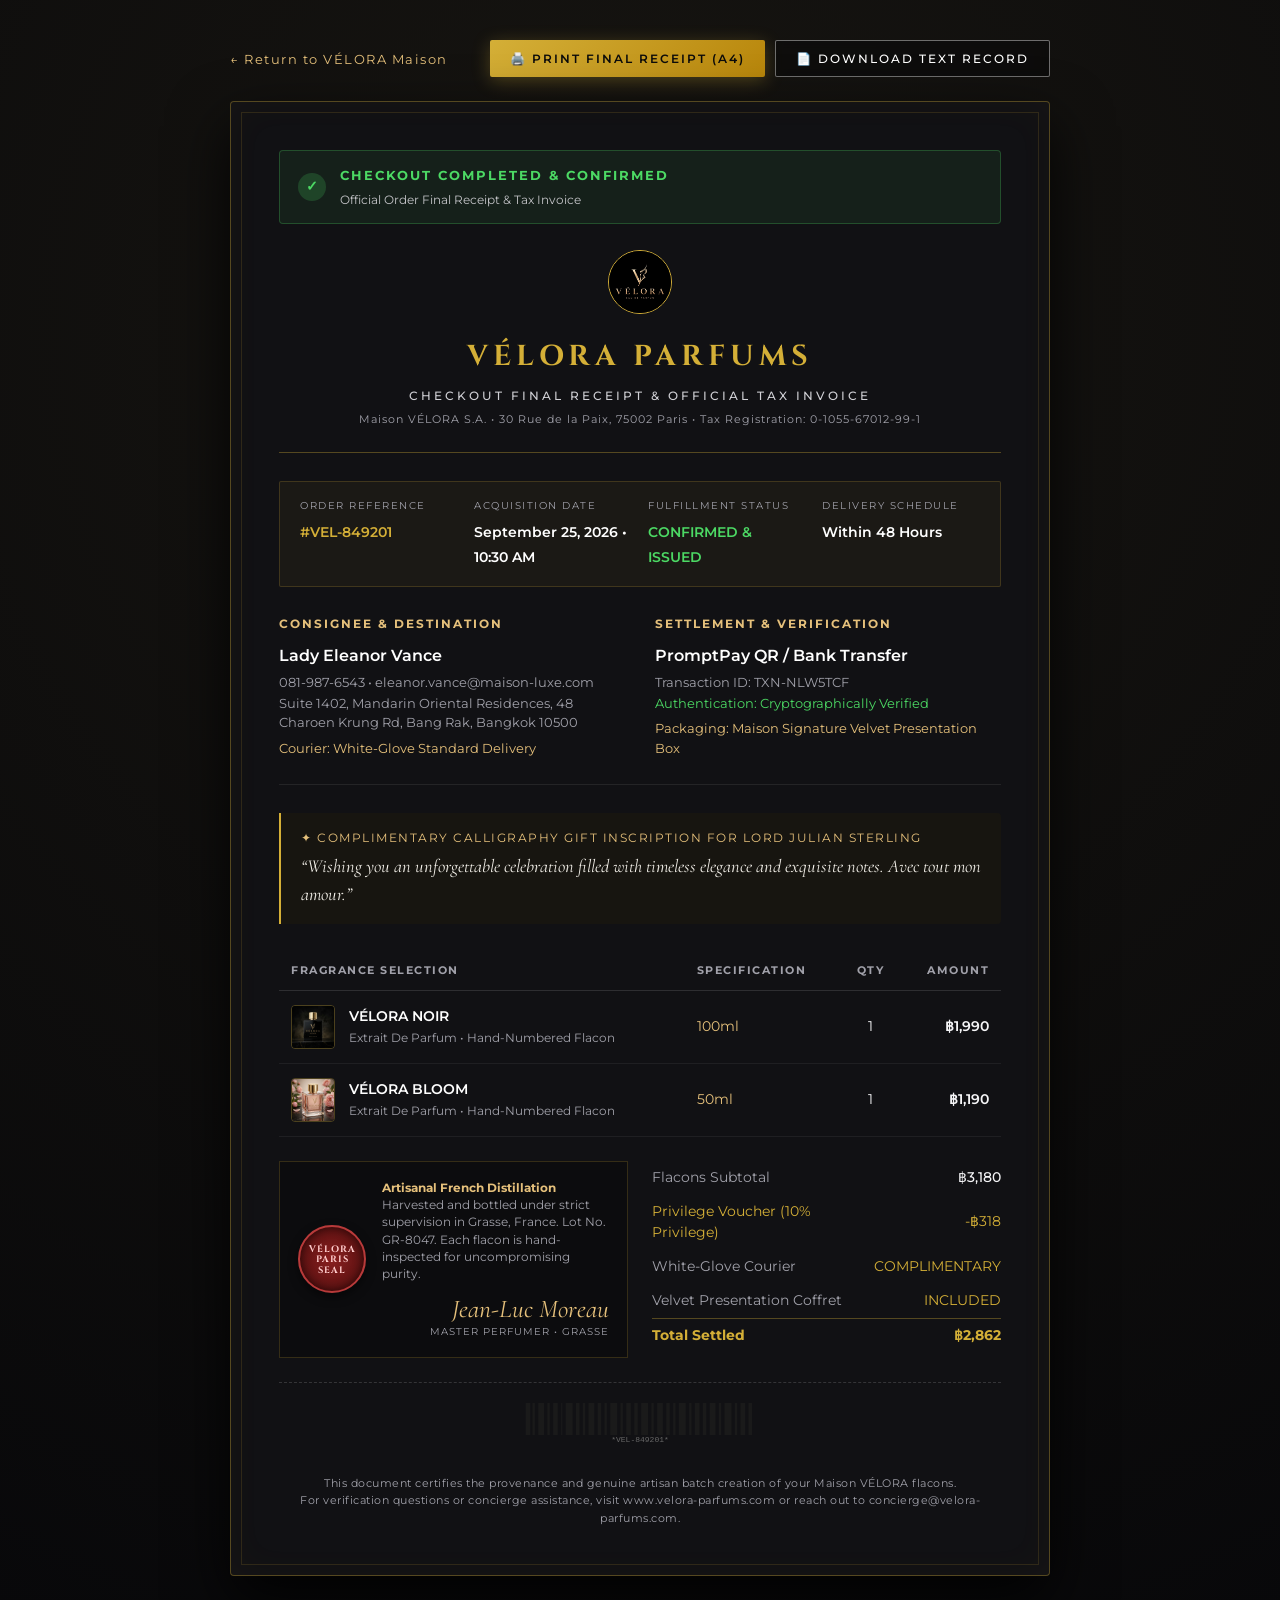
==== commit 1b35286c: "Refactor receipt to be official Checkout Final Receipt and remove sample button" ====
--- a/receipt.html
+++ b/receipt.html
@@ -3,7 +3,7 @@
 <head>
   <meta charset="UTF-8" />
   <meta name="viewport" content="width=device-width, initial-scale=1.0" />
-  <title>VÉLORA Parfums — Official Order Receipt & Certificate of Authenticity</title>
+  <title>VÉLORA Parfums — Checkout Final Receipt & Official Tax Invoice</title>
   <link rel="preconnect" href="https://fonts.googleapis.com">
   <link rel="preconnect" href="https://fonts.gstatic.com" crossorigin>
   <link href="https://fonts.googleapis.com/css2?family=Cinzel:wght@400;600;700&family=Cormorant+Garamond:ital,wght@0,400;0,600;1,400;1,600&family=Montserrat:wght@300;400;500;600&display=swap" rel="stylesheet">
@@ -60,6 +60,31 @@
     .toolbar-actions {
       display: flex;
       gap: 10px;
+    }
+
+    .checkout-success-banner {
+      background: rgba(76, 217, 100, 0.08);
+      border: 1px solid rgba(76, 217, 100, 0.25);
+      border-radius: 4px;
+      padding: 14px 18px;
+      margin-bottom: 26px;
+      display: flex;
+      align-items: center;
+      gap: 14px;
+    }
+
+    .success-icon {
+      width: 28px;
+      height: 28px;
+      min-width: 28px;
+      border-radius: 50%;
+      background: rgba(76, 217, 100, 0.2);
+      color: #4cd964;
+      display: flex;
+      align-items: center;
+      justify-content: center;
+      font-weight: 700;
+      font-size: 0.9rem;
     }
 
     .certificate-card {
@@ -431,6 +456,9 @@
       .barcode-svg text {
         fill: #333 !important;
       }
+      .checkout-success-banner {
+        display: none !important;
+      }
     }
 
     @media (max-width: 768px) {
@@ -452,7 +480,7 @@
     </div>
     <div class="toolbar-actions">
       <button type="button" class="btn btn-gold btn-sm" onclick="window.print()">
-        <span>🖨️ Print / Save A4 PDF</span>
+        <span>🖨️ Print Final Receipt (A4)</span>
       </button>
       <button type="button" class="btn btn-outline btn-sm" onclick="exportReceiptText()">
         <span>📄 Download Text Record</span>
@@ -462,10 +490,19 @@
 
   <!-- Luxury Certificate & Invoice Document -->
   <div class="certificate-card" id="certificateCard">
+    <!-- Checkout Success Notification Banner -->
+    <div class="checkout-success-banner">
+      <span class="success-icon">✓</span>
+      <div>
+        <h4 style="margin: 0; color: #4cd964; letter-spacing: 2px; font-size: 0.84rem; text-transform: uppercase;">Checkout Completed & Confirmed</h4>
+        <p style="margin: 3px 0 0 0; font-size: 0.76rem; color: #c4c4c8;">Official Order Final Receipt & Tax Invoice</p>
+      </div>
+    </div>
+
     <div class="cert-header">
       <img src="assets/images/logo.jpg" alt="VÉLORA Emblem" class="cert-logo" />
       <h1 class="cert-brand-title">VÉLORA PARFUMS</h1>
-      <p class="cert-doc-type">Official Tax Invoice & Certificate of Authenticity</p>
+      <p class="cert-doc-type">Checkout Final Receipt & Official Tax Invoice</p>
       <p class="cert-legal-meta">Maison VÉLORA S.A. • 30 Rue de la Paix, 75002 Paris • Tax Registration: 0-1055-67012-99-1</p>
     </div>
 
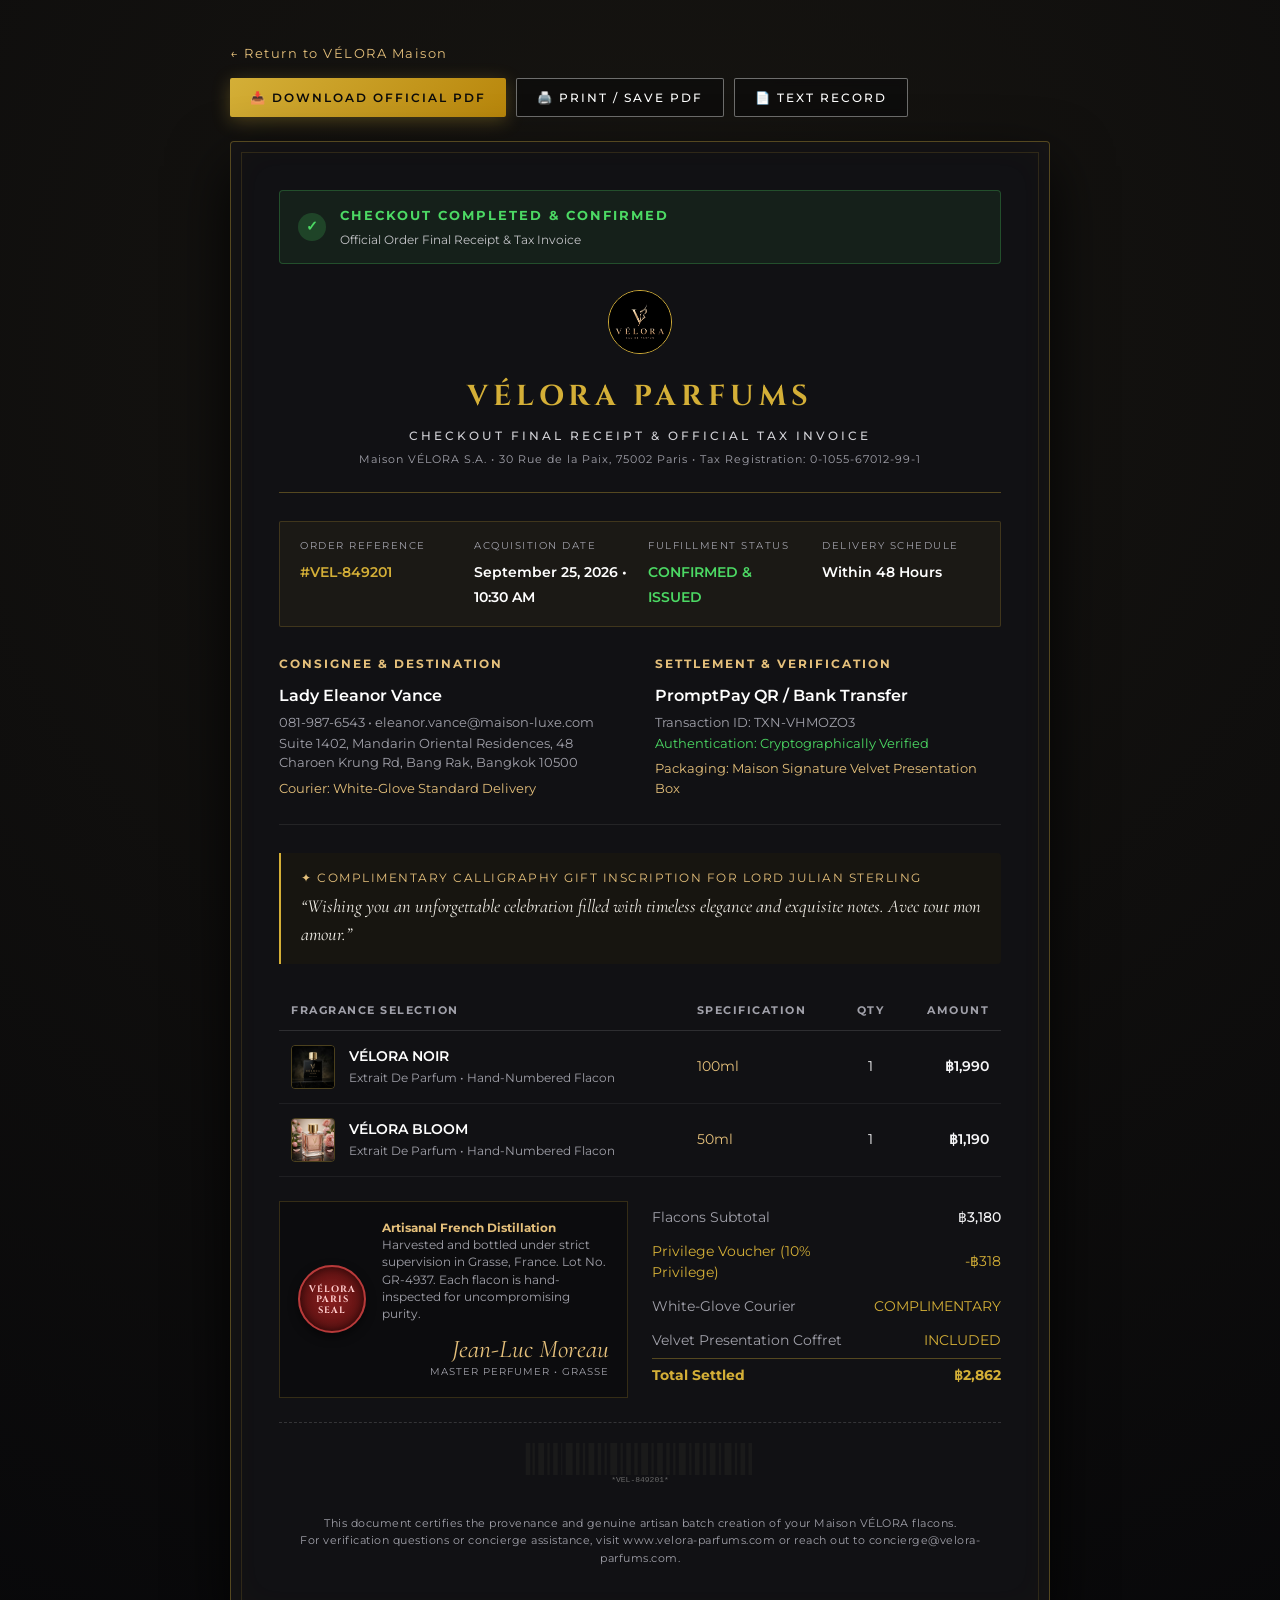
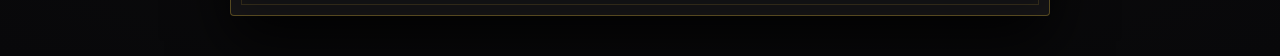
==== commit 98400c7c: "Add official A4 300DPI PDF receipt (VELORA_Official_Checkout_Receipt.pdf) and direct download button" ====
--- a/receipt.html
+++ b/receipt.html
@@ -387,10 +387,19 @@
 
     /* Print Specific Styling (Clean A4 Paper) */
     @media print {
+      @page {
+        size: A4;
+        margin: 12mm;
+      }
+
       body {
+        display: block !important;
+        min-height: auto !important;
+        height: auto !important;
         background: #fff !important;
         color: #111 !important;
         padding: 0 !important;
+        margin: 0 !important;
       }
 
       .top-toolbar {
@@ -449,6 +458,32 @@
         color: #886a1f !important;
       }
 
+      .cert-items-table th {
+        color: #555 !important;
+        border-bottom: 1px solid #ccc !important;
+      }
+
+      .cert-items-table td {
+        color: #111 !important;
+        border-bottom: 1px solid #e5e5e5 !important;
+      }
+
+      .item-cell-sub {
+        color: #666 !important;
+      }
+
+      .totals-box td {
+        color: #333 !important;
+      }
+
+      .totals-grand-row td {
+        color: #886a1f !important;
+      }
+
+      .cert-footer-disclaimer {
+        color: #777 !important;
+      }
+
       .barcode-svg rect {
         fill: #111 !important;
       }
@@ -456,8 +491,14 @@
       .barcode-svg text {
         fill: #333 !important;
       }
+
       .checkout-success-banner {
         display: none !important;
+      }
+
+      * {
+        -webkit-print-color-adjust: exact !important;
+        print-color-adjust: exact !important;
       }
     }
 
@@ -479,11 +520,14 @@
       </a>
     </div>
     <div class="toolbar-actions">
-      <button type="button" class="btn btn-gold btn-sm" onclick="window.print()">
-        <span>🖨️ Print Final Receipt (A4)</span>
+      <a href="VELORA_Official_Checkout_Receipt.pdf" download="VELORA_Official_Checkout_Receipt.pdf" class="btn btn-gold btn-sm" style="text-decoration: none;">
+        <span>📥 Download Official PDF</span>
+      </a>
+      <button type="button" class="btn btn-outline btn-sm" onclick="window.print()">
+        <span>🖨️ Print / Save PDF</span>
       </button>
       <button type="button" class="btn btn-outline btn-sm" onclick="exportReceiptText()">
-        <span>📄 Download Text Record</span>
+        <span>📄 Text Record</span>
       </button>
     </div>
   </div>
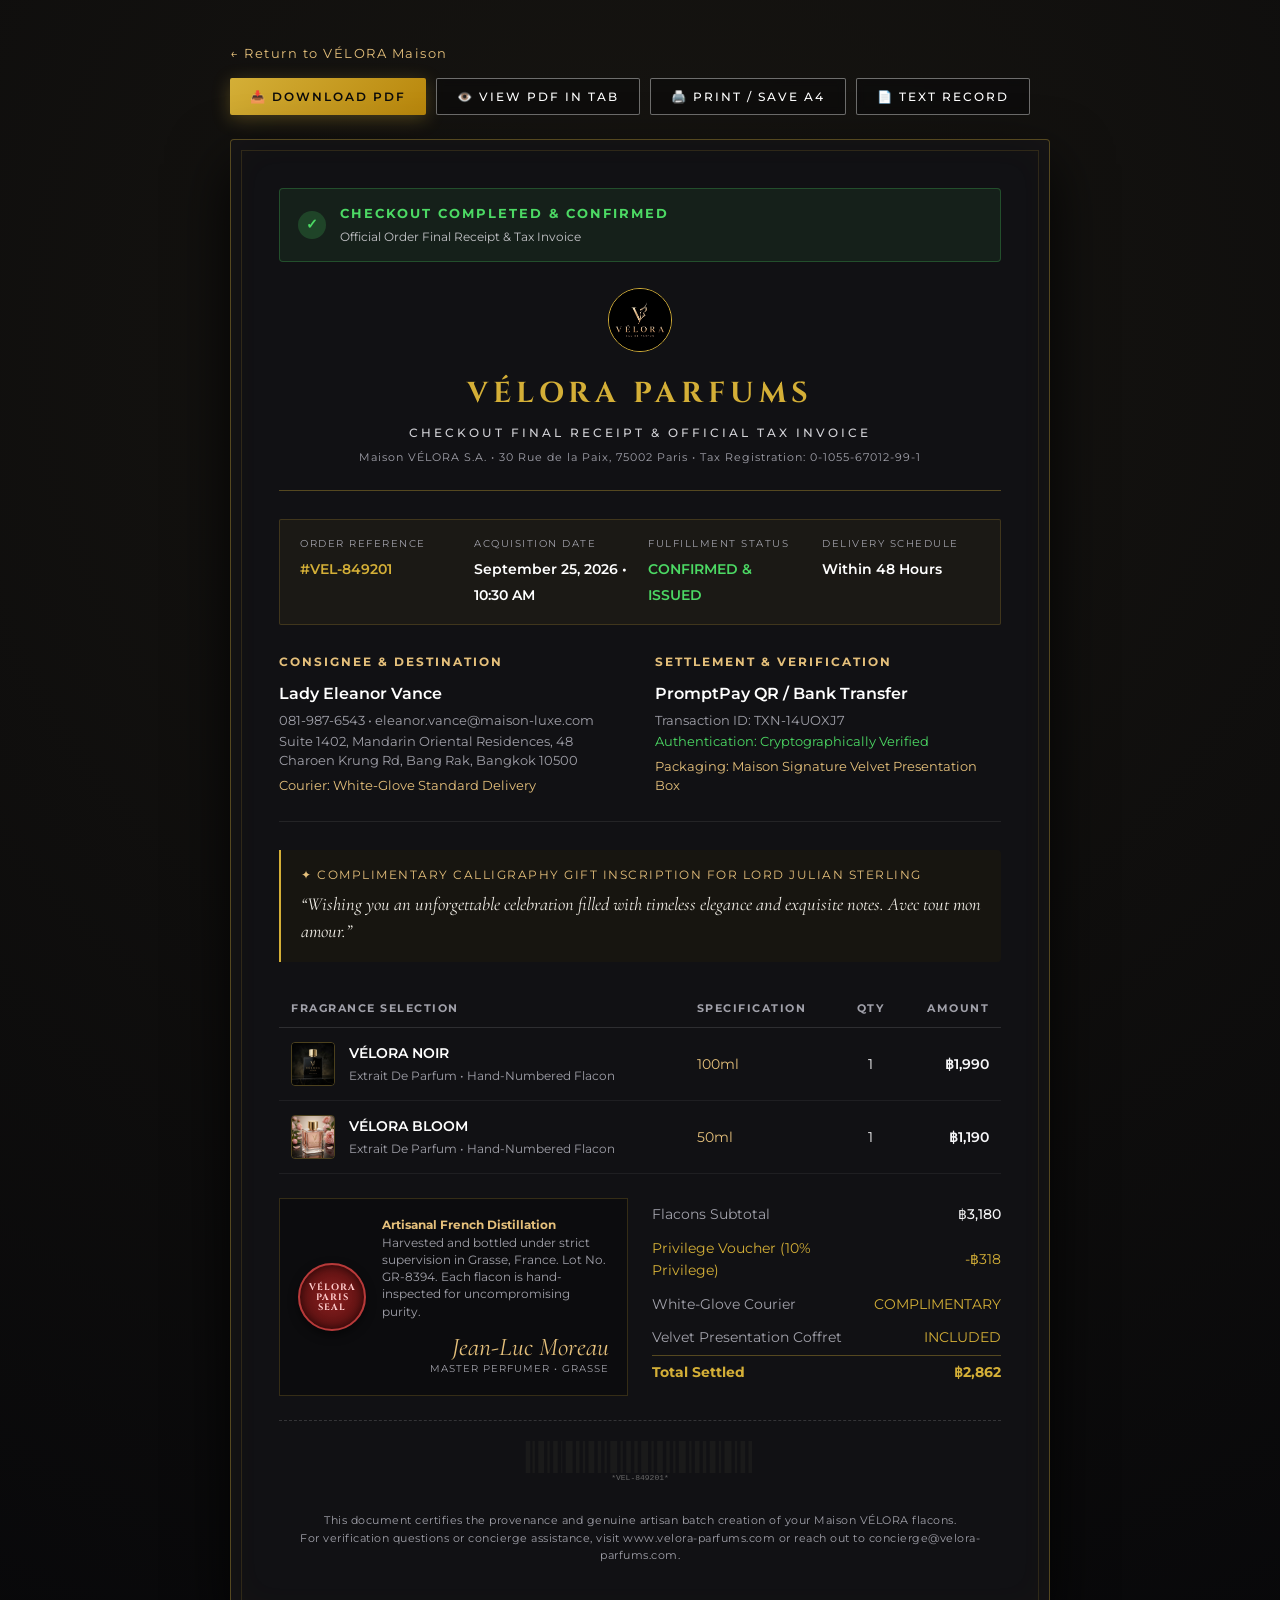
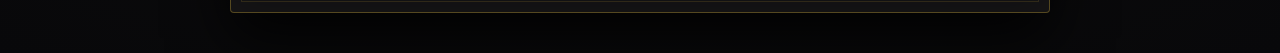
==== commit 3ac7821a: "Add dynamic client-side PDF generation for every order receipt using html2pdf" ====
--- a/receipt.html
+++ b/receipt.html
@@ -520,11 +520,14 @@
       </a>
     </div>
     <div class="toolbar-actions">
-      <a href="VELORA_Official_Checkout_Receipt.pdf" download="VELORA_Official_Checkout_Receipt.pdf" class="btn btn-gold btn-sm" style="text-decoration: none;">
-        <span>📥 Download Official PDF</span>
-      </a>
+      <button type="button" class="btn btn-gold btn-sm" onclick="downloadCertificatePDF()">
+        <span>📥 Download PDF</span>
+      </button>
+      <button type="button" class="btn btn-outline btn-sm" onclick="viewCertificatePDF()">
+        <span>👁️ View PDF in Tab</span>
+      </button>
       <button type="button" class="btn btn-outline btn-sm" onclick="window.print()">
-        <span>🖨️ Print / Save PDF</span>
+        <span>🖨️ Print / Save A4</span>
       </button>
       <button type="button" class="btn btn-outline btn-sm" onclick="exportReceiptText()">
         <span>📄 Text Record</span>
@@ -696,6 +699,12 @@
     </p>
   </div>
 
+  <!-- Notification Toast -->
+  <div id="toast" class="toast-notification hidden">
+    <span id="toastMsg">Notification</span>
+  </div>
+
+  <script src="assets/js/html2pdf.bundle.min.js"></script>
   <script>
     // Load last completed order from localStorage or fallback to luxury demo order
     let order = null;
@@ -847,6 +856,72 @@
       a.click();
       document.body.removeChild(a);
       URL.revokeObjectURL(url);
+      showToast('✓ Plaintext record downloaded.');
+    }
+
+    function showToast(msg) {
+      const toast = document.getElementById('toast');
+      const toastMsg = document.getElementById('toastMsg');
+      if (!toast || !toastMsg) return;
+      toastMsg.textContent = msg;
+      toast.classList.remove('hidden');
+      setTimeout(() => { toast.classList.add('hidden'); }, 3200);
+    }
+
+    function downloadCertificatePDF() {
+      const elem = document.getElementById('certificateCard');
+      if (!elem) return;
+
+      const orderRef = order?.orderNum || 'Official';
+      showToast('Generating official PDF receipt...');
+
+      const opt = {
+        margin:       [8, 8, 8, 8],
+        filename:     `VELORA-Certificate-Invoice-${orderRef}.pdf`,
+        image:        { type: 'jpeg', quality: 0.98 },
+        html2canvas:  { scale: 2, useCORS: true, letterRendering: true, logging: false },
+        jsPDF:        { unit: 'mm', format: 'a4', orientation: 'portrait' }
+      };
+
+      if (typeof html2pdf !== 'undefined') {
+        html2pdf().set(opt).from(elem).save().then(() => {
+          showToast(`✓ PDF Receipt #${orderRef} downloaded!`);
+        }).catch(err => {
+          console.warn('PDF download error:', err);
+          window.print();
+        });
+      } else {
+        window.print();
+      }
+    }
+
+    function viewCertificatePDF() {
+      const elem = document.getElementById('certificateCard');
+      if (!elem) return;
+
+      const orderRef = order?.orderNum || 'Official';
+      showToast('Rendering PDF preview in tab...');
+
+      const opt = {
+        margin:       [8, 8, 8, 8],
+        filename:     `VELORA-Certificate-Invoice-${orderRef}.pdf`,
+        image:        { type: 'jpeg', quality: 0.98 },
+        html2canvas:  { scale: 2, useCORS: true, letterRendering: true, logging: false },
+        jsPDF:        { unit: 'mm', format: 'a4', orientation: 'portrait' }
+      };
+
+      if (typeof html2pdf !== 'undefined') {
+        html2pdf().set(opt).from(elem).toPdf().get('pdf').then(pdf => {
+          const blobUrl = pdf.output('bloburl');
+          window.open(blobUrl, '_blank');
+          showToast('✓ PDF preview opened in new tab.');
+        }).catch(err => {
+          console.warn('PDF preview error:', err);
+          window.print();
+        });
+      } else {
+        window.print();
+      }
     }
   </script>
 </body>
--- a/style.css
+++ b/style.css
@@ -1754,7 +1754,9 @@
   #checkoutModal,
   #orderSuccessView,
   #orderReceipt,
-  #orderReceipt * {
+  #orderReceipt *,
+  #certificateCard,
+  #certificateCard * {
     visibility: visible;
   }
   #checkoutModal {
@@ -1766,8 +1768,14 @@
     background: transparent !important;
     backdrop-filter: none !important;
   }
+  #certificateCard {
+    position: static !important;
+    width: 100% !important;
+    margin: 0 !important;
+  }
   .receipt-actions-top,
   .receipt-actions-bottom,
+  .top-toolbar,
   .modal-close {
     display: none !important;
   }
